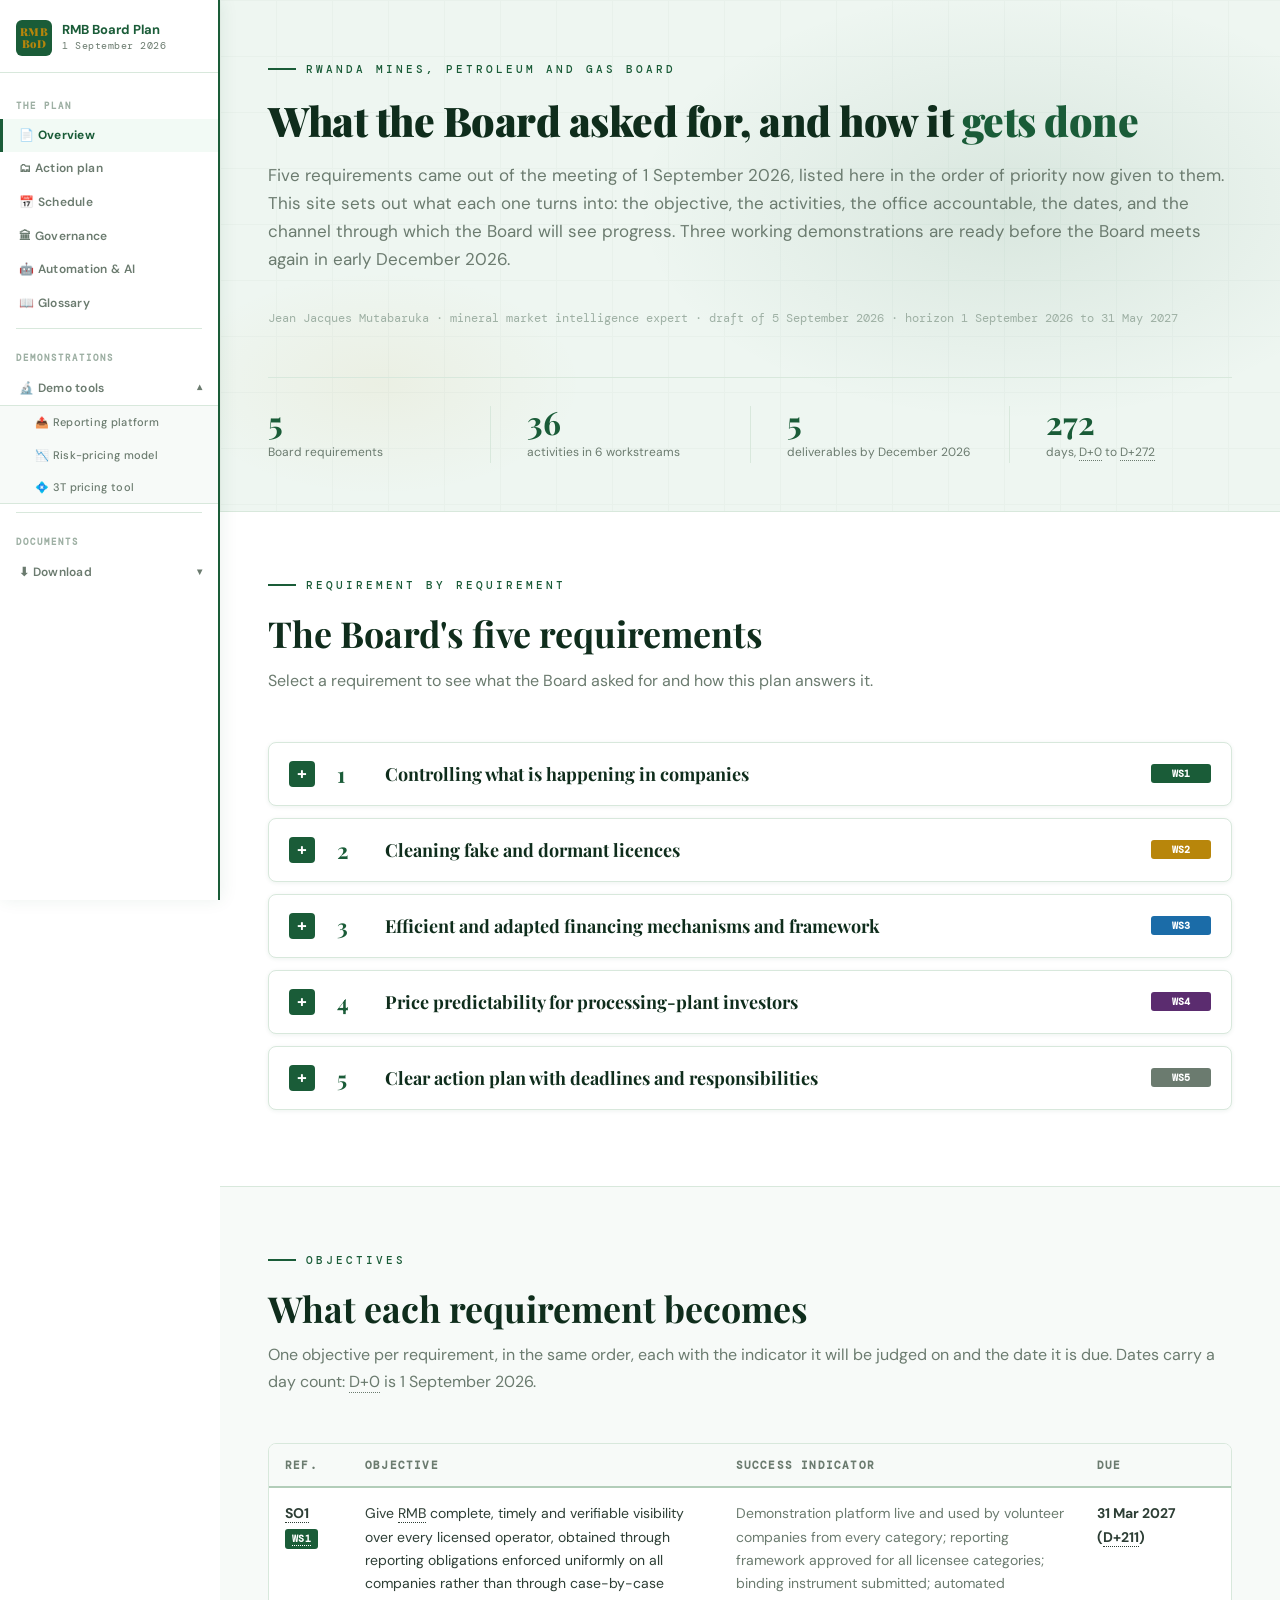
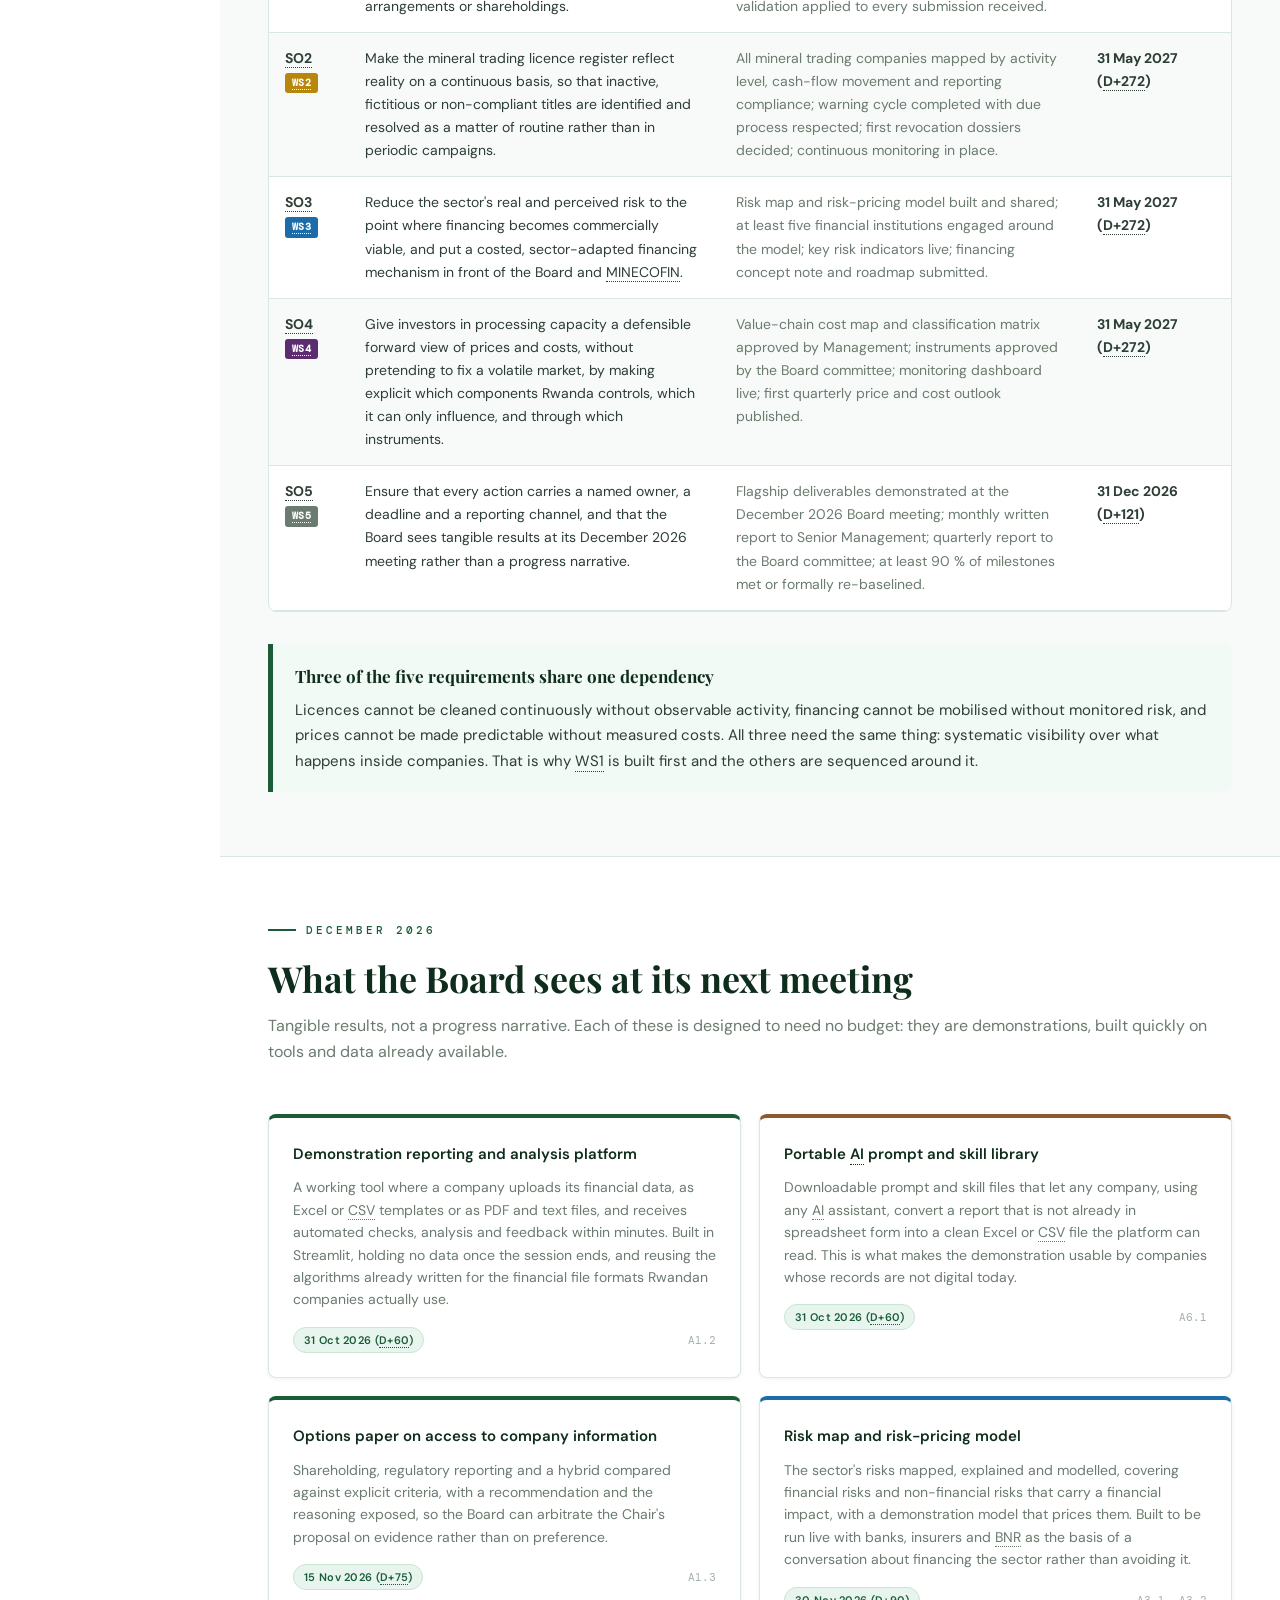
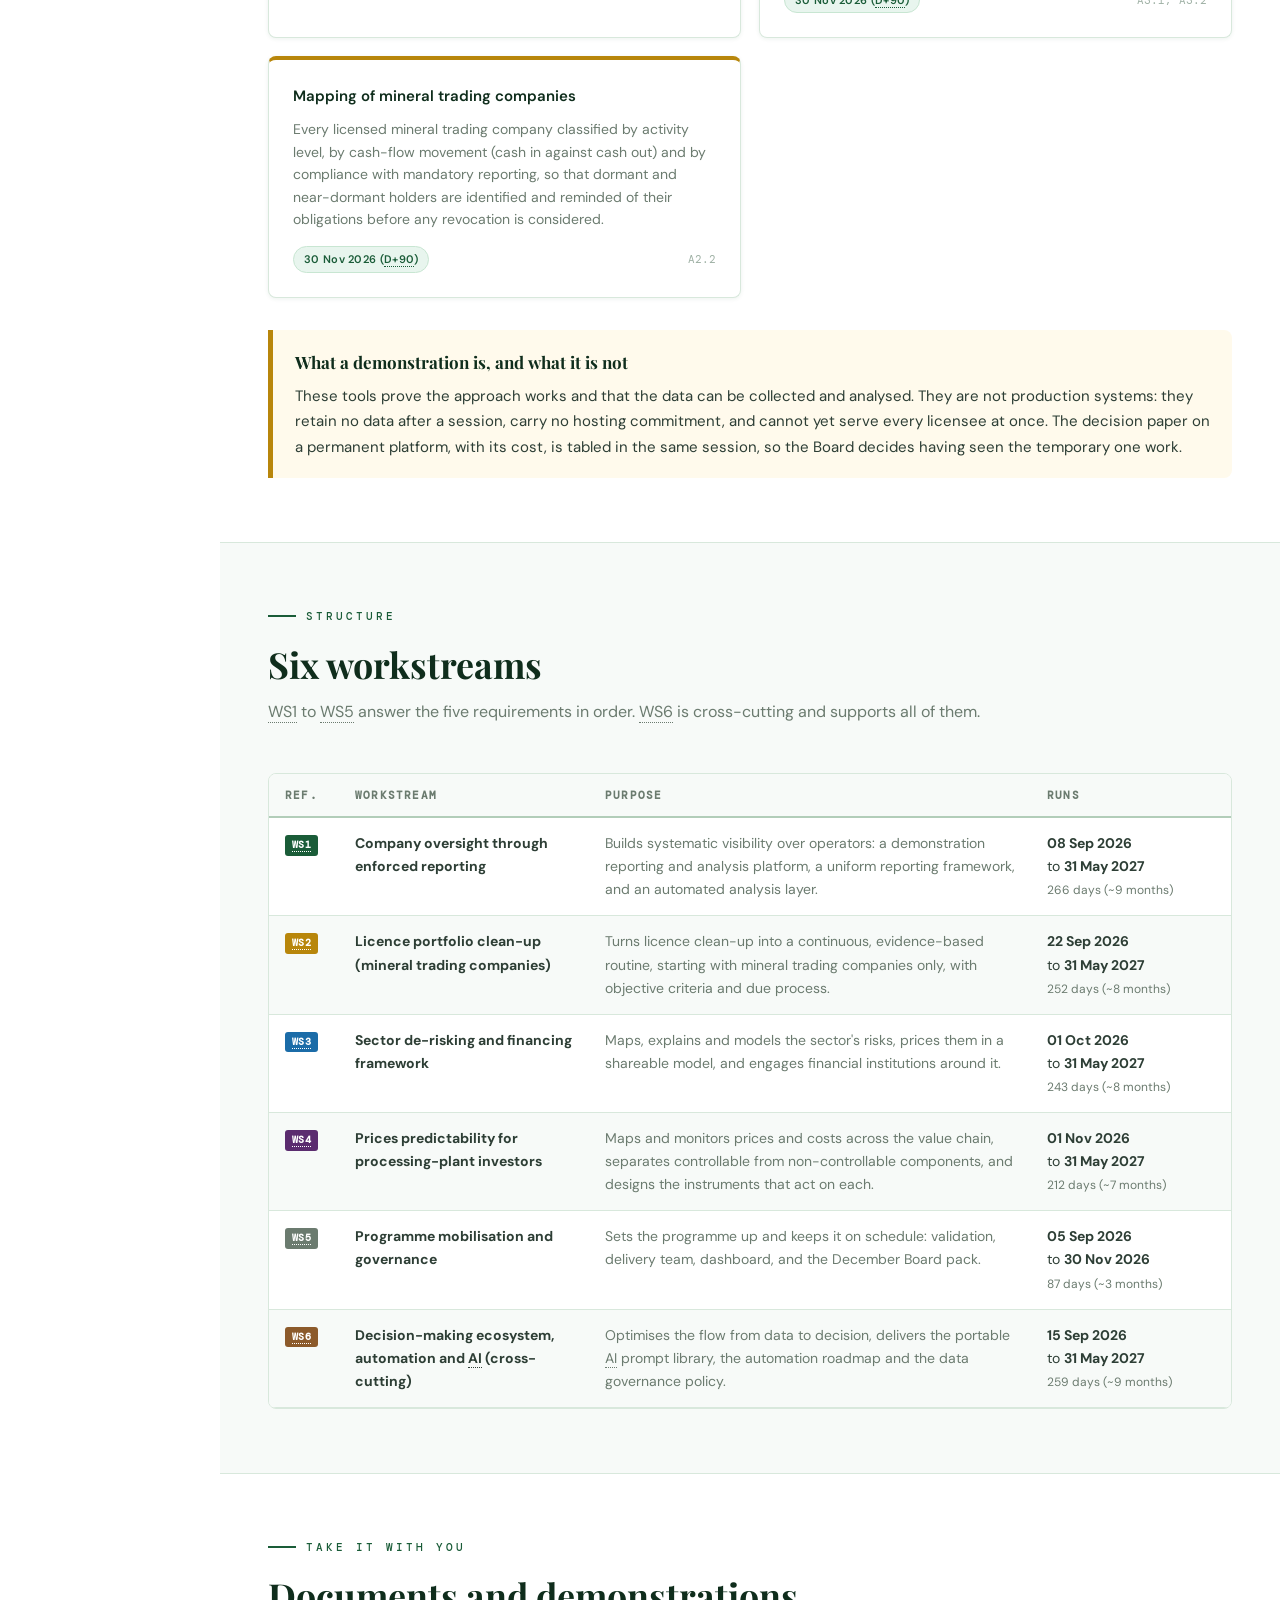
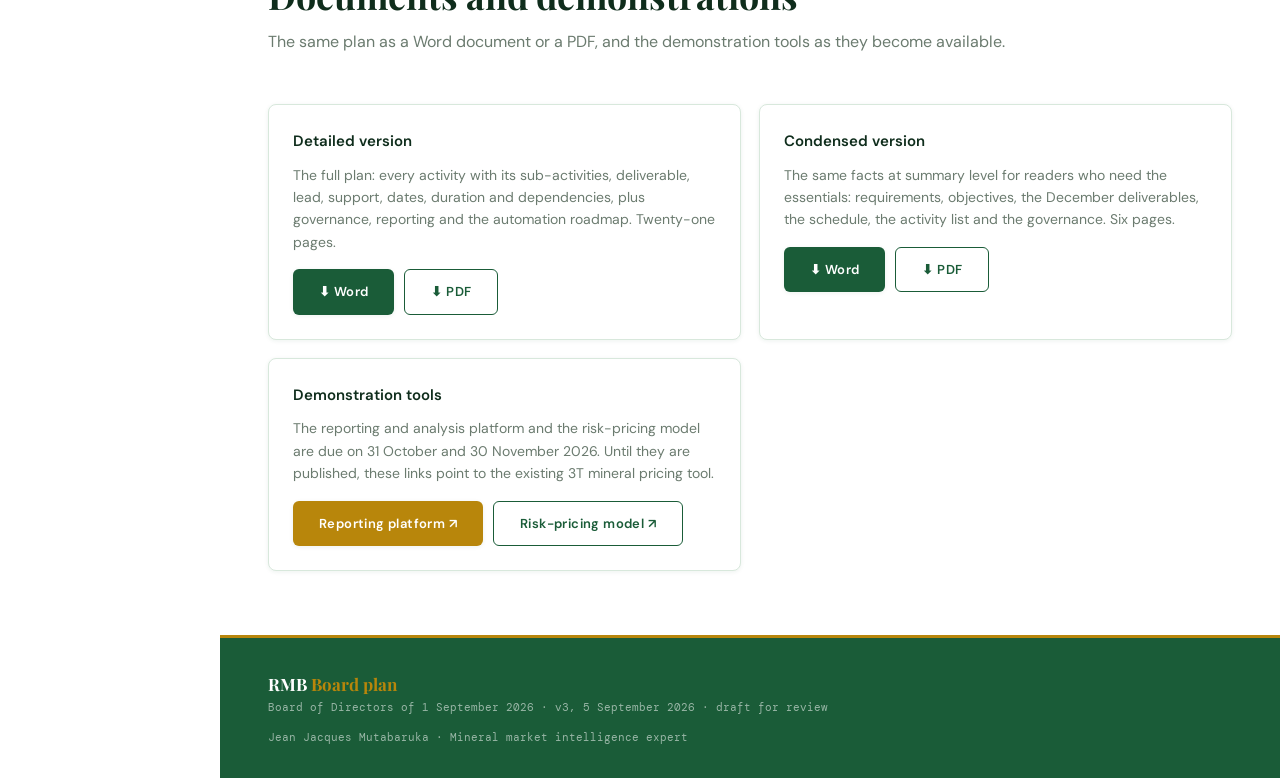
==== index.html @ 95bd6d5d "Initial publication V3 of 2026-09-05 2245" ====
<!DOCTYPE html>
<html lang="en">
<head>
<meta charset="UTF-8">
<meta name="viewport" content="width=device-width, initial-scale=1.0">
<title>Overview — RMB Board plan, 1 September 2026</title>
<link rel="stylesheet" href="shared.css">
<link rel="stylesheet" href="plan.css">

</head>
<body>
<aside class="rmb-sidebar" id="rmb-sidebar">
  <div class="sb-logo-block">
    <div class="sb-logo">RMB<br>BoD</div>
    <div>
      <div class="sb-brand-main">RMB Board Plan</div>
      <div class="sb-brand-sub">1 September 2026</div>
    </div>
  </div>
  <nav class="sb-nav">
    <span class="sb-section-label">The plan</span>
    <a href="index.html" class="active">📄 Overview</a>
    <a href="action-plan.html">🗂 Action plan</a>
    <a href="schedule.html">📅 Schedule</a>
    <a href="governance.html">🏛 Governance</a>
    <a href="automation.html">🤖 Automation & AI</a>
    <a href="glossary.html">📖 Glossary</a>
    <div class="sb-divider"></div>
    <span class="sb-section-label">Demonstrations</span>
    <button class="sb-group-trigger" id="sb-demo-trigger" onclick="sbToggle(this)">
      <span>🔬 Demo tools</span><span class="sb-arrow">▾</span>
    </button>
    <div class="sb-group-items" id="sb-demo-items">
      <a href="https://rmb-mineral-pricing-tool.streamlit.app/" class="sb-sub" target="_blank" rel="noopener">📤 Reporting platform</a>
      <a href="https://rmb-mineral-pricing-tool.streamlit.app/" class="sb-sub" target="_blank" rel="noopener">📉 Risk-pricing model</a>
      <a href="https://rmb-mineral-pricing-tool.streamlit.app/" class="sb-sub" target="_blank" rel="noopener">💠 3T pricing tool</a>
    </div>
    <div class="sb-divider"></div>
    <span class="sb-section-label">Documents</span>
    <button class="sb-group-trigger" id="sb-doc-trigger" onclick="sbToggle(this)">
      <span>⬇ Download</span><span class="sb-arrow">▾</span>
    </button>
    <div class="sb-group-items" id="sb-doc-items">
      <a href="docs/RMB__BoD-2026-09-01_Action-plan_detailed.docx" class="sb-sub">📘 Detailed (Word)</a>
      <a href="docs/RMB__BoD-2026-09-01_Action-plan_detailed.pdf" class="sb-sub">📕 Detailed (PDF)</a>
      <a href="docs/RMB__BoD-2026-09-01_Action-plan_condensed.docx" class="sb-sub">📗 Condensed (Word)</a>
      <a href="docs/RMB__BoD-2026-09-01_Action-plan_condensed.pdf" class="sb-sub">📙 Condensed (PDF)</a>
    </div>
  </nav>
</aside>

<div class="sb-topbar">
  <div class="sb-topbar-logo">RMB<br>BoD</div>
  <div class="sb-topbar-title">RMB Board Plan</div>
  <button class="sb-hamburger" id="sb-hbg" onclick="sbMobileToggle()" aria-label="Menu">
    <span></span><span></span><span></span>
  </button>
</div>
<div class="sb-overlay" id="sb-overlay" onclick="sbMobileClose()"></div>
<div class="page-wrap">

<div class="hero">
  <div class="hero-bg-mesh"></div>
  <div class="hero-grid"></div>
  <div class="hero-content">
    <div class="eyebrow fade-up au-1">Rwanda Mines, Petroleum and Gas Board</div>
    <h1 class="hero-title fade-up au-2" style="white-space:normal">What the Board asked for, and how it <span class="accent">gets done</span></h1>
    <p class="hero-lead fade-up au-3">Five requirements came out of the meeting of 1 September 2026, listed here in the order of priority now given to them. This site sets out what each one turns into: the objective, the activities, the office accountable, the dates, and the channel through which the Board will see progress. Three working demonstrations are ready before the Board meets again in early December 2026.</p>
    <p class="hero-meta fade-up au-4">Jean Jacques Mutabaruka · mineral market intelligence expert · draft of 5 September 2026 · horizon 1 September 2026 to 31 May 2027</p>
    
<div class="stats-bar fade-up au-5">
  <div class="stat"><div class="stat-n">5</div><div class="stat-l">Board requirements</div></div>
  <div class="stat"><div class="stat-n">36</div><div class="stat-l">activities in 6 workstreams</div></div>
  <div class="stat"><div class="stat-n">5</div><div class="stat-l">deliverables by December 2026</div></div>
  <div class="stat"><div class="stat-n">272</div><div class="stat-l">days, D+0 to D+272</div></div>
</div>
  </div>
</div>

<div class="section">
  <div class="eyebrow">Requirement by requirement</div>
  <h2 class="section-title">The Board's five requirements</h2>
  <p class="section-lead">Select a requirement to see what the Board asked for and how this plan answers it.</p>
  
<div class="xp" id="req-1">
  <button class="xp-btn" aria-expanded="false" onclick="xpToggle(this)">
    <span class="xp-plus">+</span>
    <span class="xp-num">1</span>
    <span class="xp-title">Controlling what is happening in companies</span>
    <span class="xp-tag" style="background:#1A5C38">WS1</span>
  </button>
  <div class="xp-body">
    <div class="xp-lab">What the Board is asking for</div>
    <p>The Board Chair proposed that Government hold shares in companies in order to secure access to information. The requirement behind the proposal is effective access to what is really happening inside operators.</p>
    <div class="xp-lab">How it gets done</div>
    <p>WS1 delivers the same objective, more completely, through consistent enforcement of the reporting obligations the law already allows, applied uniformly to every licensee. A demonstration platform where companies upload their financial data and receive automated analysis is live by 31 October 2026, before any decision on a permanent system is asked of the Board. An options paper sets shareholding, reporting and a hybrid side by side for the Board to arbitrate.</p>
  </div>
</div>
<div class="xp" id="req-2">
  <button class="xp-btn" aria-expanded="false" onclick="xpToggle(this)">
    <span class="xp-plus">+</span>
    <span class="xp-num">2</span>
    <span class="xp-title">Cleaning fake and dormant licences</span>
    <span class="xp-tag" style="background:#B8860B">WS2</span>
  </button>
  <div class="xp-body">
    <div class="xp-lab">What the Board is asking for</div>
    <p>The clean-up must be done regularly and continuously, not as a campaign every three to five years.</p>
    <div class="xp-lab">How it gets done</div>
    <p>WS2 starts with mineral trading companies only, so the first cycle is completed rather than started everywhere. Objective activity and dormancy criteria, then a full mapping of trading licensees by activity level, cash-flow movement and reporting compliance, delivered by 30 November 2026. A due-process warning cycle follows, with revocation decided by the CEO on the recommendation of the competent RMB organ, and permanent monitoring thereafter.</p>
  </div>
</div>
<div class="xp" id="req-3">
  <button class="xp-btn" aria-expanded="false" onclick="xpToggle(this)">
    <span class="xp-plus">+</span>
    <span class="xp-num">3</span>
    <span class="xp-title">Efficient and adapted financing mechanisms and framework</span>
    <span class="xp-tag" style="background:#1B6CA8">WS3</span>
  </button>
  <div class="xp-body">
    <div class="xp-lab">What the Board is asking for</div>
    <p>Find financing mechanisms tailored to the mining sector: a mining fund, and active engagement of the financial sector.</p>
    <div class="xp-lab">How it gets done</div>
    <p>WS3 works on the principle that financing follows de-risking. Map, explain and model the sector's risks, both financial risks and non-financial risks with a financial impact, and build a demonstration model that prices them, by 30 November 2026. That model is what is put in front of banks, insurers and BNR to mobilise them around financing the sector rather than avoiding it.</p>
  </div>
</div>
<div class="xp" id="req-4">
  <button class="xp-btn" aria-expanded="false" onclick="xpToggle(this)">
    <span class="xp-plus">+</span>
    <span class="xp-num">4</span>
    <span class="xp-title">Price predictability for processing-plant investors</span>
    <span class="xp-tag" style="background:#5B2C6F">WS4</span>
  </button>
  <div class="xp-body">
    <div class="xp-lab">What the Board is asking for</div>
    <p>How to reconcile a moving, volatile market with the price predictability that investors in processing plants require before committing capital.</p>
    <div class="xp-lab">How it gets done</div>
    <p>WS4 maps and monitors prices and costs across the whole value chain, then separates what Rwanda can control directly (regulation, published deductions, contract minimum content) from what it can only influence indirectly (offtake contracts, index-linked formulas, hedging). A monitoring dashboard and the first quarterly outlook follow by 31 May 2027.</p>
  </div>
</div>
<div class="xp" id="req-5">
  <button class="xp-btn" aria-expanded="false" onclick="xpToggle(this)">
    <span class="xp-plus">+</span>
    <span class="xp-num">5</span>
    <span class="xp-title">Clear action plan with deadlines and responsibilities</span>
    <span class="xp-tag" style="background:#6B7B6F">WS5</span>
  </button>
  <div class="xp-body">
    <div class="xp-lab">What the Board is asking for</div>
    <p>Set out clearly what has to be done and who is in charge.</p>
    <div class="xp-lab">How it gets done</div>
    <p>This document. WS5 and WS6 give every activity a named owner, a deliverable, a start date and a due date; a dual reporting line to RMB Senior Management and to the informal Board finance committee chaired by Mr. Dorian Cyubahiro; a defined decision workflow with service levels; and a progress pack ready for the Board meeting of early December 2026.</p>
  </div>
</div>
</div>

<div class="section section-alt">
  <div class="eyebrow">Objectives</div>
  <h2 class="section-title">What each requirement becomes</h2>
  <p class="section-lead">One objective per requirement, in the same order, each with the indicator it will be judged on and the date it is due. Dates carry a day count: D+0 is 1 September 2026.</p>
  
<div class="table-scroll"><table class="data-table">
<thead><tr><th style="width:80px">Ref.</th><th>Objective</th><th>Success indicator</th><th style="width:150px">Due</th></tr></thead>
<tbody><tr>
<td><strong>SO1</strong><br><span class="ws-chip" style="background:#1A5C38">WS1</span></td>
<td>Give RMB complete, timely and verifiable visibility over every licensed operator, obtained through reporting obligations enforced uniformly on all companies rather than through case-by-case arrangements or shareholdings.</td><td style="color:var(--text-muted)">Demonstration platform live and used by volunteer companies from every category; reporting framework approved for all licensee categories; binding instrument submitted; automated validation applied to every submission received.</td>
<td><strong>31 Mar 2027 (D+211)</strong></td></tr><tr>
<td><strong>SO2</strong><br><span class="ws-chip" style="background:#B8860B">WS2</span></td>
<td>Make the mineral trading licence register reflect reality on a continuous basis, so that inactive, fictitious or non-compliant titles are identified and resolved as a matter of routine rather than in periodic campaigns.</td><td style="color:var(--text-muted)">All mineral trading companies mapped by activity level, cash-flow movement and reporting compliance; warning cycle completed with due process respected; first revocation dossiers decided; continuous monitoring in place.</td>
<td><strong>31 May 2027 (D+272)</strong></td></tr><tr>
<td><strong>SO3</strong><br><span class="ws-chip" style="background:#1B6CA8">WS3</span></td>
<td>Reduce the sector's real and perceived risk to the point where financing becomes commercially viable, and put a costed, sector-adapted financing mechanism in front of the Board and MINECOFIN.</td><td style="color:var(--text-muted)">Risk map and risk-pricing model built and shared; at least five financial institutions engaged around the model; key risk indicators live; financing concept note and roadmap submitted.</td>
<td><strong>31 May 2027 (D+272)</strong></td></tr><tr>
<td><strong>SO4</strong><br><span class="ws-chip" style="background:#5B2C6F">WS4</span></td>
<td>Give investors in processing capacity a defensible forward view of prices and costs, without pretending to fix a volatile market, by making explicit which components Rwanda controls, which it can only influence, and through which instruments.</td><td style="color:var(--text-muted)">Value-chain cost map and classification matrix approved by Management; instruments approved by the Board committee; monitoring dashboard live; first quarterly price and cost outlook published.</td>
<td><strong>31 May 2027 (D+272)</strong></td></tr><tr>
<td><strong>SO5</strong><br><span class="ws-chip" style="background:#6B7B6F">WS5</span></td>
<td>Ensure that every action carries a named owner, a deadline and a reporting channel, and that the Board sees tangible results at its December 2026 meeting rather than a progress narrative.</td><td style="color:var(--text-muted)">Flagship deliverables demonstrated at the December 2026 Board meeting; monthly written report to Senior Management; quarterly report to the Board committee; at least 90 % of milestones met or formally re-baselined.</td>
<td><strong>31 Dec 2026 (D+121)</strong></td></tr></tbody>
</table></div>
  <div class="callout" style="margin-top:32px">
    <div class="callout-title">Three of the five requirements share one dependency</div>
    <p>Licences cannot be cleaned continuously without observable activity, financing cannot be mobilised without monitored risk, and prices cannot be made predictable without measured costs. All three need the same thing: systematic visibility over what happens inside companies. That is why WS1 is built first and the others are sequenced around it.</p>
  </div>
</div>

<div class="section">
  <div class="eyebrow">December 2026</div>
  <h2 class="section-title">What the Board sees at its next meeting</h2>
  <p class="section-lead">Tangible results, not a progress narrative. Each of these is designed to need no budget: they are demonstrations, built quickly on tools and data already available.</p>
  <div class="dec-grid">
<div class="card dec-card" style="border-top:4px solid #1A5C38">
  <div class="card-title">Demonstration reporting and analysis platform</div>
  <div class="card-body">A working tool where a company uploads its financial data, as Excel or CSV templates or as PDF and text files, and receives automated checks, analysis and feedback within minutes. Built in Streamlit, holding no data once the session ends, and reusing the algorithms already written for the financial file formats Rwandan companies actually use.</div>
  <div class="dec-foot"><span class="badge badge-green">31 Oct 2026 (D+60)</span><span class="dec-ref">A1.2</span></div>
</div>
<div class="card dec-card" style="border-top:4px solid #8C5A2B">
  <div class="card-title">Portable AI prompt and skill library</div>
  <div class="card-body">Downloadable prompt and skill files that let any company, using any AI assistant, convert a report that is not already in spreadsheet form into a clean Excel or CSV file the platform can read. This is what makes the demonstration usable by companies whose records are not digital today.</div>
  <div class="dec-foot"><span class="badge badge-green">31 Oct 2026 (D+60)</span><span class="dec-ref">A6.1</span></div>
</div>
<div class="card dec-card" style="border-top:4px solid #1A5C38">
  <div class="card-title">Options paper on access to company information</div>
  <div class="card-body">Shareholding, regulatory reporting and a hybrid compared against explicit criteria, with a recommendation and the reasoning exposed, so the Board can arbitrate the Chair's proposal on evidence rather than on preference.</div>
  <div class="dec-foot"><span class="badge badge-green">15 Nov 2026 (D+75)</span><span class="dec-ref">A1.3</span></div>
</div>
<div class="card dec-card" style="border-top:4px solid #1B6CA8">
  <div class="card-title">Risk map and risk-pricing model</div>
  <div class="card-body">The sector's risks mapped, explained and modelled, covering financial risks and non-financial risks that carry a financial impact, with a demonstration model that prices them. Built to be run live with banks, insurers and BNR as the basis of a conversation about financing the sector rather than avoiding it.</div>
  <div class="dec-foot"><span class="badge badge-green">30 Nov 2026 (D+90)</span><span class="dec-ref">A3.1, A3.2</span></div>
</div>
<div class="card dec-card" style="border-top:4px solid #B8860B">
  <div class="card-title">Mapping of mineral trading companies</div>
  <div class="card-body">Every licensed mineral trading company classified by activity level, by cash-flow movement (cash in against cash out) and by compliance with mandatory reporting, so that dormant and near-dormant holders are identified and reminded of their obligations before any revocation is considered.</div>
  <div class="dec-foot"><span class="badge badge-green">30 Nov 2026 (D+90)</span><span class="dec-ref">A2.2</span></div>
</div></div>
  <div class="callout callout-gold" style="margin-top:32px">
    <div class="callout-title">What a demonstration is, and what it is not</div>
    <p>These tools prove the approach works and that the data can be collected and analysed. They are not production systems: they retain no data after a session, carry no hosting commitment, and cannot yet serve every licensee at once. The decision paper on a permanent platform, with its cost, is tabled in the same session, so the Board decides having seen the temporary one work.</p>
  </div>
</div>

<div class="section section-alt">
  <div class="eyebrow">Structure</div>
  <h2 class="section-title">Six workstreams</h2>
  <p class="section-lead">WS1 to WS5 answer the five requirements in order. WS6 is cross-cutting and supports all of them.</p>
  
<div class="table-scroll"><table class="data-table">
<thead><tr><th style="width:70px">Ref.</th><th style="width:250px">Workstream</th><th>Purpose</th><th style="width:200px">Runs</th></tr></thead>
<tbody><tr>
<td><span class="ws-chip" style="background:#1A5C38">WS1</span></td>
<td><strong>Company oversight through enforced reporting</strong></td>
<td style="color:var(--text-muted)">Builds systematic visibility over operators: a demonstration reporting and analysis platform, a uniform reporting framework, and an automated analysis layer.</td>
<td><strong>08 Sep 2026</strong><br>to <strong>31 May 2027</strong><br>
<span style="color:var(--text-muted);font-size:12px">266 days (~9 months)</span></td></tr><tr>
<td><span class="ws-chip" style="background:#B8860B">WS2</span></td>
<td><strong>Licence portfolio clean-up (mineral trading companies)</strong></td>
<td style="color:var(--text-muted)">Turns licence clean-up into a continuous, evidence-based routine, starting with mineral trading companies only, with objective criteria and due process.</td>
<td><strong>22 Sep 2026</strong><br>to <strong>31 May 2027</strong><br>
<span style="color:var(--text-muted);font-size:12px">252 days (~8 months)</span></td></tr><tr>
<td><span class="ws-chip" style="background:#1B6CA8">WS3</span></td>
<td><strong>Sector de-risking and financing framework</strong></td>
<td style="color:var(--text-muted)">Maps, explains and models the sector's risks, prices them in a shareable model, and engages financial institutions around it.</td>
<td><strong>01 Oct 2026</strong><br>to <strong>31 May 2027</strong><br>
<span style="color:var(--text-muted);font-size:12px">243 days (~8 months)</span></td></tr><tr>
<td><span class="ws-chip" style="background:#5B2C6F">WS4</span></td>
<td><strong>Prices predictability for processing-plant investors</strong></td>
<td style="color:var(--text-muted)">Maps and monitors prices and costs across the value chain, separates controllable from non-controllable components, and designs the instruments that act on each.</td>
<td><strong>01 Nov 2026</strong><br>to <strong>31 May 2027</strong><br>
<span style="color:var(--text-muted);font-size:12px">212 days (~7 months)</span></td></tr><tr>
<td><span class="ws-chip" style="background:#6B7B6F">WS5</span></td>
<td><strong>Programme mobilisation and governance</strong></td>
<td style="color:var(--text-muted)">Sets the programme up and keeps it on schedule: validation, delivery team, dashboard, and the December Board pack.</td>
<td><strong>05 Sep 2026</strong><br>to <strong>30 Nov 2026</strong><br>
<span style="color:var(--text-muted);font-size:12px">87 days (~3 months)</span></td></tr><tr>
<td><span class="ws-chip" style="background:#8C5A2B">WS6</span></td>
<td><strong>Decision-making ecosystem, automation and AI (cross-cutting)</strong></td>
<td style="color:var(--text-muted)">Optimises the flow from data to decision, delivers the portable AI prompt library, the automation roadmap and the data governance policy.</td>
<td><strong>15 Sep 2026</strong><br>to <strong>31 May 2027</strong><br>
<span style="color:var(--text-muted);font-size:12px">259 days (~9 months)</span></td></tr></tbody>
</table></div>
</div>

<div class="section">
  <div class="eyebrow">Take it with you</div>
  <h2 class="section-title">Documents and demonstrations</h2>
  <p class="section-lead">The same plan as a Word document or a PDF, and the demonstration tools as they become available.</p>
  <div class="dl-grid">
    <div class="card">
      <div class="card-title">Detailed version</div>
      <div class="card-body">The full plan: every activity with its sub-activities, deliverable, lead, support, dates, duration and dependencies, plus governance, reporting and the automation roadmap. Twenty-one pages.</div>
      <div style="margin-top:16px;display:flex;gap:10px;flex-wrap:wrap">
        <a class="btn btn-green" href="docs/RMB__BoD-2026-09-01_Action-plan_detailed.docx">⬇ Word</a>
        <a class="btn btn-outline" href="docs/RMB__BoD-2026-09-01_Action-plan_detailed.pdf">⬇ PDF</a>
      </div>
    </div>
    <div class="card">
      <div class="card-title">Condensed version</div>
      <div class="card-body">The same facts at summary level for readers who need the essentials: requirements, objectives, the December deliverables, the schedule, the activity list and the governance. Six pages.</div>
      <div style="margin-top:16px;display:flex;gap:10px;flex-wrap:wrap">
        <a class="btn btn-green" href="docs/RMB__BoD-2026-09-01_Action-plan_condensed.docx">⬇ Word</a>
        <a class="btn btn-outline" href="docs/RMB__BoD-2026-09-01_Action-plan_condensed.pdf">⬇ PDF</a>
      </div>
    </div>
    <div class="card">
      <div class="card-title">Demonstration tools</div>
      <div class="card-body">The reporting and analysis platform and the risk-pricing model are due on 31 October and 30 November 2026. Until they are published, these links point to the existing 3T mineral pricing tool.</div>
      <div style="margin-top:16px;display:flex;gap:10px;flex-wrap:wrap">
        <a class="btn btn-gold" href="https://rmb-mineral-pricing-tool.streamlit.app/" target="_blank" rel="noopener">Reporting platform ↗</a>
        <a class="btn btn-outline" href="https://rmb-mineral-pricing-tool.streamlit.app/" target="_blank" rel="noopener">Risk-pricing model ↗</a>
      </div>
    </div>
  </div>
</div>

<footer class="rmb-footer">
  <div>
    <div class="footer-brand">RMB <span>Board plan</span></div>
    <div class="footer-meta">Board of Directors of 1 September 2026 · v3, 5 September 2026 · draft for review</div>
  </div>
  <div class="footer-meta">Jean Jacques Mutabaruka · Mineral market intelligence expert</div>
</footer>
</div>
<div id="tip" role="tooltip"></div>
<script src="nav.js"></script>
<script src="glossary-tip.js"></script>

</body>
</html>
---- shared.css ----
/* ============================================================
   RMB-FinIntel Shared Stylesheet — shared.css  V1.1
   Light professional theme — RMB green + gold accents
   ============================================================ */

@import url('https://fonts.googleapis.com/css2?family=Playfair+Display:wght@400;700;900&family=DM+Sans:ital,wght@0,300;0,400;0,500;0,600;1,300&family=DM+Mono:wght@400;500&display=swap');

:root {
  --g-deep:     #1A5C38;
  --g-mid:      #256B44;
  --g-lt:       #C8E6D2;
  --g-pale:     #E8F5EE;
  --g-xpale:    #F2FAF5;
  --gold:       #B8860B;
  --gold-lt:    #FDF3D0;
  --gold-pale:  #FFFAEC;
  --blue:       #1B6CA8;
  --blue-lt:    #E8F2FB;
  --red:        #C00000;
  --red-lt:     #FDECEA;
  --page-bg:    #FFFFFF;
  --surface-1:  #F7FAF8;
  --surface-2:  #EEF6F1;
  --surface-3:  #1A5C38;
  --text-head:  #0F2D1C;
  --text-body:  #2D3E35;
  --text-muted: #6B7B6F;
  --text-light: #9EB0A4;
  --border-lt:  #D8E8DC;
  --border-md:  #B2CDB9;
  --font-d: 'Playfair Display', Georgia, serif;
  --font-b: 'DM Sans', sans-serif;
  --font-m: 'DM Mono', monospace;
  --nav-h:  58px;
  --sidebar-w: 220px;
  --radius: 8px;
  --shadow-sm: 0 1px 4px rgba(26,92,56,0.08);
  --shadow-md: 0 4px 16px rgba(26,92,56,0.12);
  --shadow-lg: 0 8px 32px rgba(26,92,56,0.14);
}

*, *::before, *::after { box-sizing: border-box; margin: 0; padding: 0; }
html { scroll-behavior: smooth; font-size: 16px; overflow-x: hidden; max-width: 100vw; }
body { font-family: var(--font-b); background: var(--page-bg); color: var(--text-body); overflow-x: hidden; line-height: 1.65; }
::-webkit-scrollbar { width: 5px; }
::-webkit-scrollbar-track { background: var(--surface-1); }
::-webkit-scrollbar-thumb { background: var(--g-deep); border-radius: 3px; }
::selection { background: rgba(26,92,56,0.15); }

/* NAV */
.rmb-nav {
  position: fixed; top: 0; left: 0; right: 0; z-index: 200;
  height: var(--nav-h); background: rgba(255,255,255,0.97);
  backdrop-filter: blur(12px); border-bottom: 2px solid var(--g-deep);
  box-shadow: 0 2px 12px rgba(26,92,56,0.1);
  display: flex; align-items: center; padding: 0 36px; gap: 0;
  overflow: hidden;
}
.nav-logo-block { display: flex; align-items: center; gap: 10px; margin-right: 32px; flex-shrink: 0; }
.nav-logo { width: 36px; height: 36px; background: var(--g-deep); border-radius: 6px; display: flex; align-items: center; justify-content: center; font-family: var(--font-d); font-weight: 900; font-size: 11px; color: var(--gold); letter-spacing: 0.3px; line-height: 1.1; text-align: center; }
.nav-brand-text { line-height: 1.2; }
.nav-brand-main { font-size: 13px; font-weight: 700; color: var(--g-deep); }
.nav-brand-sub  { font-size: 10px; color: var(--text-muted); font-family: var(--font-m); letter-spacing: 0.5px; }
.nav-links { display: flex; align-items: center; gap: 2px; flex: 1; }
.nav-links a { font-size: 12px; font-weight: 600; letter-spacing: 0.5px; text-transform: uppercase; color: var(--text-muted); text-decoration: none; padding: 7px 14px; border-radius: 5px; transition: all 0.2s; white-space: nowrap; }
.nav-links a:hover { color: var(--g-deep); background: var(--g-pale); }
.nav-links a.active { color: var(--g-deep); background: var(--g-pale); font-weight: 700; }
.nav-links a.nav-demo { background: var(--g-deep); color: #FFFFFF; font-weight: 700; margin-left: 8px; border-radius: 6px; }
.nav-links a.nav-demo:hover { background: var(--g-mid); }
.nav-divider { width: 1px; height: 18px; background: var(--border-lt); margin: 0 6px; }

/* PAGE */
.page-wrap { padding-top: 0; padding-left: var(--sidebar-w); min-height: 100vh; }

/* HERO */
.hero { position: relative; overflow: hidden; padding: 60px 48px 48px; display: flex; flex-direction: column; justify-content: center; background: var(--surface-2); border-bottom: 1px solid var(--border-lt); }
.hero-bg-mesh { position: absolute; inset: 0; pointer-events: none; background: radial-gradient(ellipse 55% 65% at 75% 40%, rgba(26,92,56,0.1) 0%, transparent 65%), radial-gradient(ellipse 35% 40% at 15% 75%, rgba(184,134,11,0.06) 0%, transparent 55%); }
.hero-grid { position: absolute; inset: 0; opacity: 0.025; background-image: linear-gradient(rgba(26,92,56,1) 1px, transparent 1px), linear-gradient(90deg, rgba(26,92,56,1) 1px, transparent 1px); background-size: 56px 56px; }
.hero-content { position: relative; z-index: 2; width: 100%; }
.eyebrow { font-family: var(--font-m); font-size: 11px; letter-spacing: 3px; text-transform: uppercase; color: var(--g-deep); display: flex; align-items: center; gap: 10px; margin-bottom: 20px; font-weight: 500; }
.eyebrow::before { content: ''; width: 28px; height: 2px; background: var(--g-deep); flex-shrink: 0; }
.hero-title { font-family: var(--font-d); font-size: clamp(28px,3.2vw,42px); font-weight: 900; line-height: 1.1; letter-spacing: -0.5px; margin-bottom: 18px; color: var(--text-head); white-space: nowrap; }
.hero-title .accent { color: var(--g-deep); }
.hero-lead { font-size: 17px; color: var(--text-muted); font-weight: 400; margin-bottom: 36px; }
.hero-meta { font-family: var(--font-m); font-size: 12px; color: var(--text-light); margin-bottom: 44px; }

/* STATS BAR */
.stats-bar { position: relative; z-index: 2; display: flex; gap: 0; border-top: 1px solid var(--border-lt); padding-top: 28px; margin-top: 48px; flex-wrap: wrap; }
.stat { flex: 1; min-width: 120px; padding-right: 36px; border-right: 1px solid var(--border-lt); margin-right: 36px; }
.stat:last-child { border: none; margin: 0; padding: 0; }
.stat-n { font-family: var(--font-d); font-size: 32px; font-weight: 700; color: var(--g-deep); line-height: 1; margin-bottom: 5px; }
.stat-l { font-size: 12px; color: var(--text-muted); }

/* SECTIONS */
.section { padding: 64px 48px; }
.section-alt { background: var(--surface-1); border-top: 1px solid var(--border-lt); border-bottom: 1px solid var(--border-lt); }
.section-green { background: var(--g-deep); color: #FFFFFF; position: relative; overflow: hidden; }
.section-green .section-title { color: #FFFFFF; }
.section-green .section-lead { color: rgba(255,255,255,0.72); }
.section-green .eyebrow { color: var(--gold); }
.section-green .eyebrow::before { background: var(--gold); }
.section-title { font-family: var(--font-d); font-size: clamp(28px,2.8vw,40px); font-weight: 700; margin-bottom: 14px; line-height: 1.1; color: var(--text-head); }
.section-lead { font-size: 16px; color: var(--text-muted); margin-bottom: 48px; }

/* BUTTONS */
.btn { display: inline-flex; align-items: center; gap: 8px; padding: 11px 26px; border-radius: 6px; font-size: 13px; font-weight: 600; letter-spacing: 0.4px; text-decoration: none; cursor: pointer; border: none; transition: all 0.22s; font-family: var(--font-b); }
.btn-gold { background: var(--gold); color: #FFFFFF; box-shadow: var(--shadow-sm); }
.btn-gold:hover { background: #9A7009; transform: translateY(-1px); box-shadow: var(--shadow-md); }
.btn-outline { background: transparent; color: var(--g-deep); border: 1.5px solid var(--g-deep); }
.btn-outline:hover { background: var(--g-pale); }
.btn-green { background: var(--g-deep); color: #FFFFFF; box-shadow: var(--shadow-sm); }
.btn-green:hover { background: var(--g-mid); transform: translateY(-1px); }

/* CARDS */
.card { background: #FFFFFF; border: 1px solid var(--border-lt); border-radius: var(--radius); padding: 24px; transition: all 0.22s; box-shadow: var(--shadow-sm); }
.card:hover { border-color: var(--g-lt); box-shadow: var(--shadow-md); transform: translateY(-2px); }
.card-title { font-size: 15px; font-weight: 600; margin-bottom: 10px; color: var(--text-head); }
.card-body  { font-size: 14px; color: var(--text-muted); line-height: 1.6; }

/* BADGES */
.badge { display: inline-block; font-size: 11px; font-weight: 600; padding: 3px 10px; border-radius: 20px; letter-spacing: 0.3px; }
.badge-green { background: var(--g-pale); color: var(--g-deep); border: 1px solid var(--g-lt); }
.badge-gold  { background: var(--gold-lt); color: #7A5800; border: 1px solid #E8CC80; }
.badge-blue  { background: var(--blue-lt); color: #1B4F7A; border: 1px solid #B8D4EE; }
.badge-red   { background: var(--red-lt); color: var(--red); border: 1px solid #F4B8B8; }

/* TABLE */
.data-table { width: 100%; border-collapse: collapse; font-size: 14px; }
.data-table th { text-align: left; padding: 12px 16px; font-size: 11px; letter-spacing: 1.2px; text-transform: uppercase; font-family: var(--font-m); font-weight: 600; color: var(--text-muted); background: var(--surface-1); border-bottom: 2px solid var(--border-md); }
.data-table td { padding: 14px 16px; vertical-align: top; border-bottom: 1px solid var(--border-lt); color: var(--text-body); }
.data-table tr:nth-child(even) td { background: var(--surface-1); }
.data-table tr:hover td { background: var(--g-xpale); }

/* FOOTER */
.rmb-footer { background: var(--g-deep); border-top: 3px solid var(--gold); padding: 32px 48px; display: flex; align-items: center; justify-content: space-between; flex-wrap: wrap; gap: 12px; }
.footer-brand { font-family: var(--font-d); font-size: 17px; font-weight: 700; color: #FFFFFF; }
.footer-brand span { color: var(--gold); }
.footer-meta { font-size: 11px; color: rgba(255,255,255,0.55); font-family: var(--font-m); }

/* ANIMATIONS */
@keyframes fadeUp { from { opacity:0; transform:translateY(20px); } to { opacity:1; transform:translateY(0); } }
@keyframes fadeIn { from { opacity:0; } to { opacity:1; } }
.fade-up { animation: fadeUp 0.65s ease forwards; opacity: 0; }
.au-1{animation-delay:0.1s} .au-2{animation-delay:0.2s} .au-3{animation-delay:0.3s} .au-4{animation-delay:0.4s} .au-5{animation-delay:0.5s}

/* RESPONSIVE */

/* ── HAMBURGER MENU (mobile) ──────────────────────────────────────────── */
.nav-hamburger {
  display: none;
  flex-direction: column;
  gap: 5px;
  cursor: pointer;
  padding: 8px;
  margin-left: auto;
  border: none;
  background: none;
  border-radius: 5px;
  transition: background 0.2s;
}
.nav-hamburger:hover { background: var(--g-pale); }
.nav-hamburger span {
  display: block;
  width: 22px;
  height: 2px;
  background: var(--g-deep);
  border-radius: 2px;
  transition: all 0.25s;
}

/* Mobile nav panel */
.nav-mobile-panel {
  display: none;
  position: fixed;
  top: var(--nav-h);
  left: 0;
  right: 0;
  background: rgba(255,255,255,0.98);
  backdrop-filter: blur(12px);
  border-bottom: 2px solid var(--g-deep);
  box-shadow: 0 8px 24px rgba(26,92,56,0.15);
  z-index: 199;
  padding: 12px 0;
  max-height: calc(100vh - var(--nav-h));
  overflow-y: auto;
}
.nav-mobile-panel.open { display: block; }
.nav-mobile-panel a {
  display: block;
  padding: 11px 24px;
  font-size: 13px;
  font-weight: 600;
  letter-spacing: 0.4px;
  text-transform: uppercase;
  color: var(--text-muted);
  text-decoration: none;
  border-bottom: 1px solid var(--border-lt);
  transition: all 0.15s;
}
.nav-mobile-panel a:last-child { border-bottom: none; }
.nav-mobile-panel a:hover, .nav-mobile-panel a.active {
  color: var(--g-deep);
  background: var(--g-pale);
}
.nav-mobile-panel .mob-section-label {
  display: block;
  padding: 8px 24px 4px;
  font-size: 10px;
  letter-spacing: 1.5px;
  text-transform: uppercase;
  color: var(--text-light);
  font-family: var(--font-m);
  background: var(--surface-1);
  border-bottom: 1px solid var(--border-lt);
}

@media (max-width:860px) {
  .nav-links { display: none !important; }
  .nav-hamburger { display: flex; }
}

@media (max-width:860px) {
  .rmb-nav { padding: 0 12px; overflow: hidden; }
  .nav-brand-text, .nav-divider { display: none; }
  .nav-logo-block { margin-right: 8px; }
  .hero, .section { padding: 52px 20px; }
  .rmb-footer { padding: 28px 20px; flex-direction: column; }
  .stats-bar { gap: 20px; }
  .stat { border: none; margin: 0; padding: 0; min-width: 100px; }
}

/* NAV DROPDOWN */
.nav-dropdown { position: relative; display: inline-block; }
.nav-dropdown-trigger {
  font-size: 12px; font-weight: 600; letter-spacing: 0.5px; text-transform: uppercase;
  color: var(--text-muted); text-decoration: none; padding: 7px 14px; border-radius: 5px;
  transition: all 0.2s; white-space: nowrap; cursor: pointer; display: flex; align-items: center; gap: 5px;
  background: none; border: none; font-family: var(--font-b);
}
.nav-dropdown-trigger:hover { color: var(--g-deep); background: var(--g-pale); }
.nav-dropdown-trigger.active { color: var(--g-deep); background: var(--g-pale); font-weight: 700; }
.nav-dropdown-trigger::after { content: '▾'; font-size: 10px; }
.nav-dropdown-menu {
  display: none; position: absolute; top: calc(100% + 6px); left: 0;
  background: #FFFFFF; border: 1px solid var(--border-lt); border-radius: var(--radius);
  box-shadow: var(--shadow-lg); min-width: 220px; z-index: 500; overflow: hidden;
}
.nav-dropdown:hover .nav-dropdown-menu,
.nav-dropdown:focus-within .nav-dropdown-menu { display: block; }
.nav-dropdown-menu a {
  display: block; padding: 10px 18px; font-size: 12px; font-weight: 600;
  letter-spacing: 0.4px; text-transform: uppercase; color: var(--text-muted);
  text-decoration: none; transition: all 0.15s; border-bottom: 1px solid var(--border-lt);
  white-space: nowrap;
}
.nav-dropdown-menu a:last-child { border-bottom: none; }
.nav-dropdown-menu a:hover { color: var(--g-deep); background: var(--g-pale); }
.nav-dropdown-menu a.active { color: var(--g-deep); background: var(--g-xpale); font-weight: 700; }
.nav-dropdown-menu .ddm-label {
  display: block; padding: 8px 18px 4px; font-size: 10px; letter-spacing: 1.5px;
  text-transform: uppercase; color: var(--text-light); font-family: var(--font-m);
  border-bottom: 1px solid var(--border-lt); background: var(--surface-1);
}
/* ============================================================
   SIDEBAR NAVIGATION  (replaces top nav bar)
   ============================================================ */

/* ── Sidebar shell ── */
.rmb-sidebar {
  position: fixed;
  top: 0; left: 0; bottom: 0;
  width: var(--sidebar-w);
  background: #FFFFFF;
  border-right: 2px solid var(--g-deep);
  box-shadow: 2px 0 16px rgba(26,92,56,0.08);
  z-index: 200;
  display: flex;
  flex-direction: column;
  overflow-y: auto;
  overflow-x: hidden;
}

/* ── Logo block ── */
.sb-logo-block {
  display: flex; align-items: center; gap: 10px;
  padding: 20px 16px 16px;
  border-bottom: 1px solid var(--border-lt);
  flex-shrink: 0;
}
.sb-logo {
  width: 36px; height: 36px;
  background: var(--g-deep); border-radius: 6px;
  display: flex; align-items: center; justify-content: center;
  font-family: var(--font-d); font-weight: 900; font-size: 11px;
  color: var(--gold); letter-spacing: 0.3px; line-height: 1.1;
  text-align: center; flex-shrink: 0;
}
.sb-brand-main { font-size: 13px; font-weight: 700; color: var(--g-deep); line-height: 1.2; }
.sb-brand-sub  { font-size: 10px; color: var(--text-muted); font-family: var(--font-m); letter-spacing: 0.5px; }

/* ── Nav links ── */
.sb-nav { flex: 1; padding: 12px 0 20px; display: flex; flex-direction: column; }

.sb-section-label {
  display: block; padding: 14px 16px 5px;
  font-size: 9px; letter-spacing: 2px; text-transform: uppercase;
  color: var(--text-light); font-family: var(--font-m); font-weight: 600;
}

.sb-nav a {
  display: flex; align-items: center; gap: 8px;
  padding: 9px 16px;
  font-size: 12px; font-weight: 600; letter-spacing: 0.3px;
  color: var(--text-muted); text-decoration: none;
  border-left: 3px solid transparent;
  transition: all 0.18s; line-height: 1.3;
}
.sb-nav a:hover { color: var(--g-deep); background: var(--g-pale); border-left-color: var(--g-lt); }
.sb-nav a.active { color: var(--g-deep); background: var(--g-xpale); border-left-color: var(--g-deep); font-weight: 700; }

/* Sub-items */
.sb-nav a.sb-sub { padding-left: 32px; font-size: 11px; font-weight: 500; }
.sb-nav a.sb-sub.active { color: var(--g-deep); background: var(--g-xpale); border-left-color: var(--g-deep); font-weight: 700; }

/* Collapsible group trigger */
.sb-group-trigger {
  display: flex; align-items: center; justify-content: space-between;
  padding: 9px 16px;
  font-size: 12px; font-weight: 600; letter-spacing: 0.3px;
  color: var(--text-muted); cursor: pointer;
  border: none; border-left: 3px solid transparent;
  width: 100%; text-align: left;
  background: none; font-family: var(--font-b);
  transition: all 0.18s;
}
.sb-group-trigger:hover { color: var(--g-deep); background: var(--g-pale); border-left-color: var(--g-lt); }
.sb-group-trigger.active { color: var(--g-deep); background: var(--g-xpale); border-left-color: var(--g-deep); font-weight: 700; }
.sb-group-trigger .sb-arrow { font-size: 10px; transition: transform 0.22s; flex-shrink: 0; }
.sb-group-trigger.open .sb-arrow { transform: rotate(180deg); }

.sb-group-items { display: none; background: var(--surface-1); border-top: 1px solid var(--border-lt); border-bottom: 1px solid var(--border-lt); }
.sb-group-items.open { display: block; }

/* Sidebar divider */
.sb-divider { height: 1px; background: var(--border-lt); margin: 8px 16px; }

/* ── Mobile top bar ── */
.sb-topbar {
  display: none; position: fixed;
  top: 0; left: 0; right: 0; height: 52px;
  background: rgba(255,255,255,0.97); backdrop-filter: blur(12px);
  border-bottom: 2px solid var(--g-deep);
  box-shadow: 0 2px 12px rgba(26,92,56,0.1);
  z-index: 201; align-items: center; padding: 0 14px; gap: 12px;
}
.sb-topbar-logo {
  width: 32px; height: 32px; background: var(--g-deep); border-radius: 5px;
  display: flex; align-items: center; justify-content: center;
  font-family: var(--font-d); font-weight: 900; font-size: 10px;
  color: var(--gold); line-height: 1.1; text-align: center; flex-shrink: 0;
}
.sb-topbar-title { font-size: 13px; font-weight: 700; color: var(--g-deep); flex: 1; }
.sb-hamburger {
  display: flex; flex-direction: column; gap: 4px;
  cursor: pointer; padding: 7px; border: none;
  background: none; border-radius: 5px; transition: background 0.2s;
}
.sb-hamburger:hover { background: var(--g-pale); }
.sb-hamburger span { display: block; width: 20px; height: 2px; background: var(--g-deep); border-radius: 2px; transition: all 0.25s; }

/* Mobile overlay */
.sb-overlay {
  display: none; position: fixed;
  top: 52px; left: 0; right: 0; bottom: 0;
  background: rgba(0,0,0,0.35); z-index: 199;
}
.sb-overlay.open { display: block; }

/* ── RESPONSIVE ── */
@media (max-width: 860px) {
  :root { --sidebar-w: 0px; }

  .rmb-sidebar {
    width: 240px;
    transform: translateX(-100%);
    transition: transform 0.28s cubic-bezier(0.4,0,0.2,1);
    top: 52px;
    z-index: 200;
  }
  .rmb-sidebar.mob-open { transform: translateX(0); }

  .sb-topbar { display: flex; }

  .page-wrap { padding-left: 0; padding-top: 52px; }
  .hero, .section { padding: 40px 20px; }
  .rmb-footer { padding: 28px 20px; flex-direction: column; }
  .stats-bar { gap: 20px; }
  .stat { border: none; margin: 0; padding: 0; min-width: 100px; }
}
---- plan.css ----
/* ============================================================
   RMB Board plan — page-specific styles  plan.css V1.0
   Extends shared.css (RMB-FinIntel design system)
   ============================================================ */

/* ── generic helpers ── */
.table-scroll { overflow-x: auto; -webkit-overflow-scrolling: touch; border: 1px solid var(--border-lt); border-radius: var(--radius); background: #FFFFFF; }
.ws-chip { display:inline-block; color:#FFFFFF; font-family: var(--font-m); font-size: 10px; font-weight: 600; padding: 2px 7px; border-radius: 3px; letter-spacing: .4px; }

.callout { border-left: 5px solid var(--g-deep); background: var(--g-xpale); padding: 18px 22px; border-radius: 0 var(--radius) var(--radius) 0; }
.callout-gold { border-left-color: var(--gold); background: var(--gold-pale); }
.callout-title { font-family: var(--font-d); font-size: 17px; font-weight: 700; color: var(--text-head); margin-bottom: 8px; }
.callout p { font-size: 15px; color: var(--text-body); line-height: 1.7; }
.section-green .callout { background: rgba(255,255,255,.06); }

/* ── expandable requirement cards (index) ── */
.xp { border: 1px solid var(--border-lt); border-radius: var(--radius); background:#FFFFFF; margin-bottom: 12px; box-shadow: var(--shadow-sm); overflow: hidden; }
.xp-btn { width: 100%; display: grid; grid-template-columns: 34px 34px 1fr 60px; align-items: center; gap: 14px;
  padding: 16px 20px; background: none; border: 0; cursor: pointer; text-align: left; font-family: var(--font-b); }
.xp-btn:hover { background: var(--g-xpale); }
.xp-plus { width: 26px; height: 26px; border-radius: 4px; background: var(--g-deep); color: #FFFFFF;
  display: flex; align-items: center; justify-content: center; font-size: 17px; font-weight: 700; line-height: 1; }
.xp.open .xp-plus { background: var(--red); }
.xp-num { font-family: var(--font-d); font-size: 22px; font-weight: 700; color: var(--g-deep); }
.xp-title { font-family: var(--font-d); font-size: 18px; font-weight: 700; color: var(--text-head); }
.xp-tag { color:#FFFFFF; font-family: var(--font-m); font-size: 10px; font-weight: 600; padding: 3px 8px; border-radius: 3px; text-align:center; }
.xp-body { display: none; padding: 4px 20px 22px 82px; }
.xp.open .xp-body { display: block; }
.xp-lab { font-family: var(--font-m); font-size: 10px; letter-spacing: 1.6px; text-transform: uppercase; color: var(--gold); margin: 12px 0 5px; }
.xp-body p { font-size: 15px; line-height: 1.7; color: var(--text-body); }
@media (max-width:768px){ .xp-btn { grid-template-columns: 30px 26px 1fr; } .xp-tag { display:none; } .xp-body { padding-left: 20px; } }

/* ── december cards ── */
.dec-grid, .dl-grid { display: grid; grid-template-columns: repeat(auto-fill, minmax(320px,1fr)); gap: 18px; }
.dec-foot { margin-top: 16px; display: flex; align-items: center; justify-content: space-between; }
.dec-ref { font-family: var(--font-m); font-size: 11px; color: var(--text-light); }
.lines-grid { display: grid; grid-template-columns: 1fr 1fr; gap: 20px; }
@media (max-width:768px){ .lines-grid { grid-template-columns: 1fr; } }

/* ── plan controls ── */
.plan-controls { display: flex; gap: 9px; flex-wrap: wrap; align-items: center; margin-bottom: 20px; }
.chip { border: 1px solid var(--border-md); background: #FFFFFF; color: var(--text-body); border-radius: 20px;
  padding: 6px 14px; font-size: 12.5px; font-weight: 600; cursor: pointer; font-family: var(--font-b);
  display: inline-flex; align-items: center; gap: 7px; transition: all .18s; }
.chip:hover { border-color: var(--g-deep); color: var(--g-deep); }
.chip.active { background: var(--g-deep); color: #FFFFFF; border-color: var(--g-deep); }
.chip .dot { width: 9px; height: 9px; border-radius: 9px; }
.plan-search { border: 1px solid var(--border-md); border-radius: 5px; padding: 7px 12px; font-size: 13px;
  min-width: 220px; font-family: var(--font-b); }
.plan-count { font-family: var(--font-m); font-size: 12px; color: var(--text-muted); margin-left: auto; }

/* ── plan table ── */
.plan-table { width: 100%; min-width: 1180px; border-collapse: collapse; font-size: 13px; }
.plan-table th { text-align: left; padding: 10px 10px; font-size: 10px; letter-spacing: 1px; text-transform: uppercase;
  font-family: var(--font-m); font-weight: 600; color: #FFFFFF; background: var(--g-deep); position: sticky; top: 0; z-index: 3; }
.plan-table td { padding: 10px; vertical-align: top; border-bottom: 1px solid var(--border-lt); color: var(--text-body); }
.plan-table tr.act-row:nth-of-type(even) td { background: var(--surface-1); }
.plan-table tr.act-row:hover td { background: var(--g-xpale); }
.plan-table .ws-row td { background: var(--g-deep); color: #FFFFFF; font-size: 13px; padding: 9px 12px; }
.plan-table .c-ref { font-family: var(--font-m); font-weight: 600; color: var(--g-deep); white-space: nowrap; }
.plan-table .c-num { font-family: var(--font-m); font-size: 11.5px; text-align: center; }
.plan-table .c-due { font-weight: 600; color: var(--g-deep); }
.act-title { font-weight: 600; color: var(--text-head); margin-bottom: 5px; font-size: 13.5px; }
.act-subs { margin: 0; padding-left: 16px; }
.act-subs li { font-size: 12px; color: var(--text-muted); line-height: 1.5; margin-bottom: 3px; }
.plan-table td.ctrl { width: 38px; text-align: center; padding-top: 12px; }
.xbtn { width: 22px; height: 22px; border: none; border-radius: 4px; background: var(--g-deep); color: #FFFFFF;
  font-size: 14px; font-weight: 700; line-height: 1; cursor: pointer; }
.xbtn.open { background: var(--red); }
.detail-row { display: none; }
.detail-row.open { display: table-row; }
.detail-inner { background: var(--g-xpale); border-left: 4px solid var(--g-deep); padding: 16px 20px; }
.detail-lab { font-family: var(--font-m); font-size: 10px; letter-spacing: 1.6px; text-transform: uppercase; color: var(--g-deep); margin-bottom: 6px; }
.detail-inner p { font-size: 14px; line-height: 1.7; color: var(--text-body); max-width: 95ch; }
.detail-kv { display: grid; grid-template-columns: repeat(auto-fit, minmax(190px,1fr)); gap: 12px; margin-top: 16px; }
.detail-kv span { display: block; font-family: var(--font-m); font-size: 10px; letter-spacing: 1px; text-transform: uppercase; color: var(--text-muted); }
.detail-kv b { font-size: 13px; font-weight: 600; color: var(--text-head); }

/* ── gantt ── */
.gantt-table { width: 100%; min-width: 1080px; border-collapse: collapse; font-size: 12px; }
.gantt-table th { padding: 9px 6px; font-size: 10px; letter-spacing: .8px; text-transform: uppercase;
  font-family: var(--font-m); font-weight: 600; color: #FFFFFF; background: var(--g-deep); text-align: center; }
.gantt-table th:nth-child(1), .gantt-table th:nth-child(2) { text-align: left; padding-left: 12px; }
.gantt-table th.board { background: var(--gold); color: #FFFFFF; }
.gantt-table td { border-bottom: 1px solid var(--border-lt); border-right: 1px solid #F0F5F1; padding: 0; }
.gantt-table .g-ref { font-family: var(--font-m); font-size: 11px; font-weight: 600; color: var(--g-deep); padding: 8px 10px; white-space: nowrap; }
.gantt-table .g-label { padding: 8px 12px; line-height: 1.35; color: var(--text-body); }
.gantt-table .g-date { padding: 8px 8px; font-family: var(--font-m); font-size: 11px; text-align: center; white-space: nowrap; color: var(--text-muted); }
.gantt-table .g-ws .g-date { color: #FFFFFF; }
.g-cell { height: 32px; position: relative; min-width: 62px; }
.g-cell.boardcol { background: var(--gold-pale); }
.g-bar { position: absolute; top: 6px; bottom: 6px; left: 1px; right: 1px; border-radius: 2px; opacity: .9; }
.gantt-legend { display: flex; gap: 20px; flex-wrap: wrap; margin-top: 18px; }
.gl-item { display: flex; align-items: center; gap: 8px; font-size: 12.5px; color: var(--text-muted); }
.gl-dot { width: 11px; height: 11px; border-radius: 2px; }

/* ── raci ── */
.raci td.c, .raci th.c { text-align: center; width: 62px; cursor: default; }
.raci th.c { cursor: pointer; }
.raci td.v-R { background: var(--g-deep) !important; color: #FFFFFF; font-weight: 700; }
.raci td.v-A { background: var(--blue) !important; color: #FFFFFF; font-weight: 700; }
.raci td.hi, .raci th.hi { outline: 2px solid var(--gold); outline-offset: -2px; }

/* ── workflow stepper ── */
.steps { display: flex; flex-wrap: wrap; border: 1px solid var(--border-lt); border-radius: var(--radius) var(--radius) 0 0; overflow: hidden; background: #FFFFFF; }
.step { flex: 1 1 130px; border: 0; border-right: 1px solid var(--border-lt); background: none; padding: 13px 14px;
  cursor: pointer; text-align: left; font-family: var(--font-b); }
.step:last-child { border-right: 0; }
.step:hover { background: var(--g-pale); }
.step[aria-selected="true"] { background: var(--g-deep); }
.step[aria-selected="true"] .sn { color: var(--gold); }
.step[aria-selected="true"] .st { color: #FFFFFF; }
.sn { display: block; font-family: var(--font-d); font-size: 19px; font-weight: 700; color: var(--g-deep); }
.st { display: block; font-size: 13px; font-weight: 600; color: var(--text-body); line-height: 1.3; }
.stepdet { border: 1px solid var(--border-lt); border-top: 0; border-radius: 0 0 var(--radius) var(--radius);
  background: var(--surface-1); padding: 22px; }
.stepdet p { font-size: 15px; line-height: 1.7; margin-bottom: 12px; }
.stepdet .sm { display: flex; gap: 28px; flex-wrap: wrap; font-size: 13px; color: var(--text-muted); }
.stepdet .sm b { color: var(--g-deep); }

/* ── lists & glossary ── */
.guard-list { padding-left: 22px; }
.guard-list li { font-size: 15px; line-height: 1.7; margin-bottom: 10px; color: var(--text-body); }
.gloss-grid { display: grid; grid-template-columns: repeat(auto-fit, minmax(360px,1fr)); gap: 0 36px; }
.gloss-grid div { padding: 11px 0; border-bottom: 1px solid var(--border-lt); font-size: 14.5px; }
.gloss-grid b { color: var(--g-deep); font-family: var(--font-m); display: inline-block; min-width: 100px; }
.gloss-grid span { color: var(--text-muted); }

/* ── glossary tooltip ── */
.gl { border-bottom: 1px dotted currentColor; cursor: help; }
#tip { position: fixed; z-index: 900; max-width: 300px; background: var(--g-deep); color: #FFFFFF;
  padding: 9px 12px; border-radius: 5px; font-size: 12.5px; line-height: 1.45; display: none;
  pointer-events: none; box-shadow: var(--shadow-lg); }

/* ── hero lead width ── */
.hero-lead { max-width: none; }
.section-lead { max-width: none; }

@media print {
  .rmb-sidebar, .sb-topbar, .plan-controls, #tip { display: none !important; }
  .page-wrap { padding-left: 0 !important; }
  .xp-body, .detail-row { display: block !important; }
  .table-scroll { overflow: visible !important; }
}

/* workstream header row: reference text must read on the coloured background */
.gantt-table .g-ws .g-ref { color: #FFFFFF; font-weight: 700; }
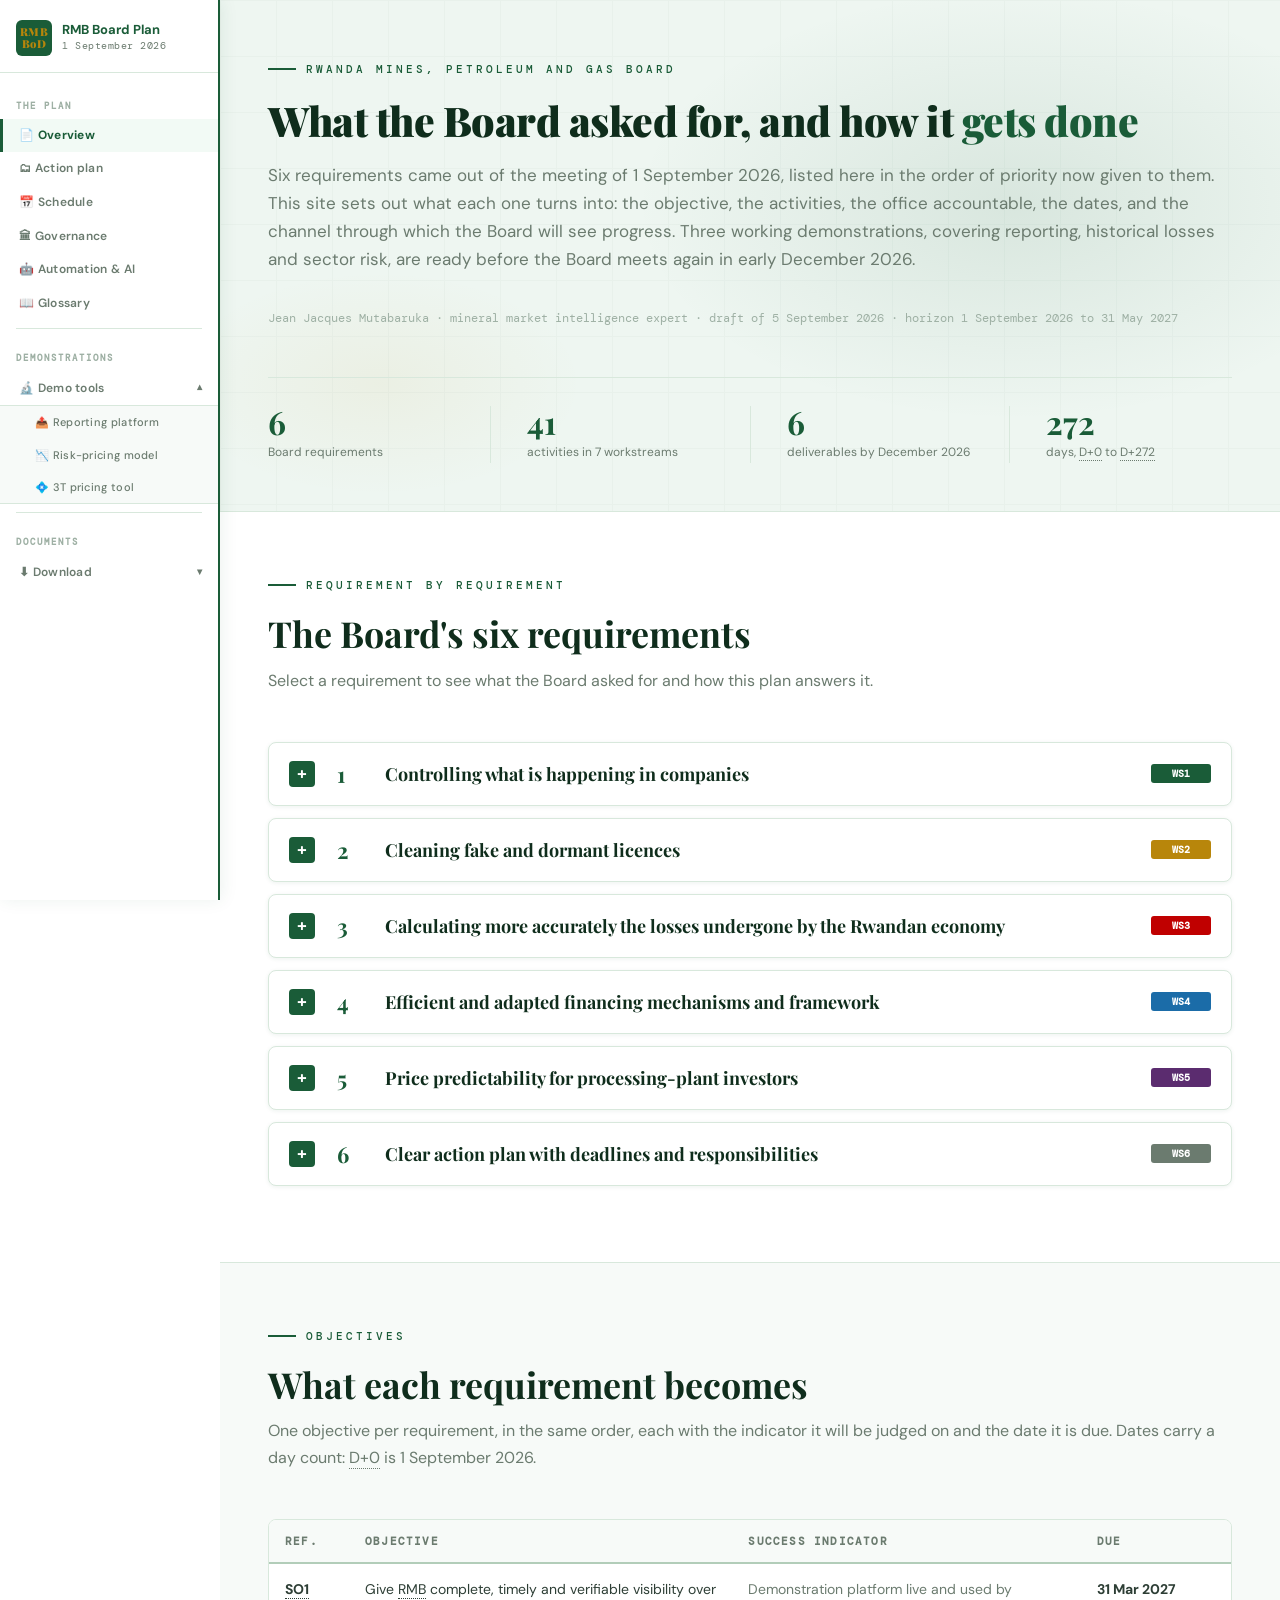
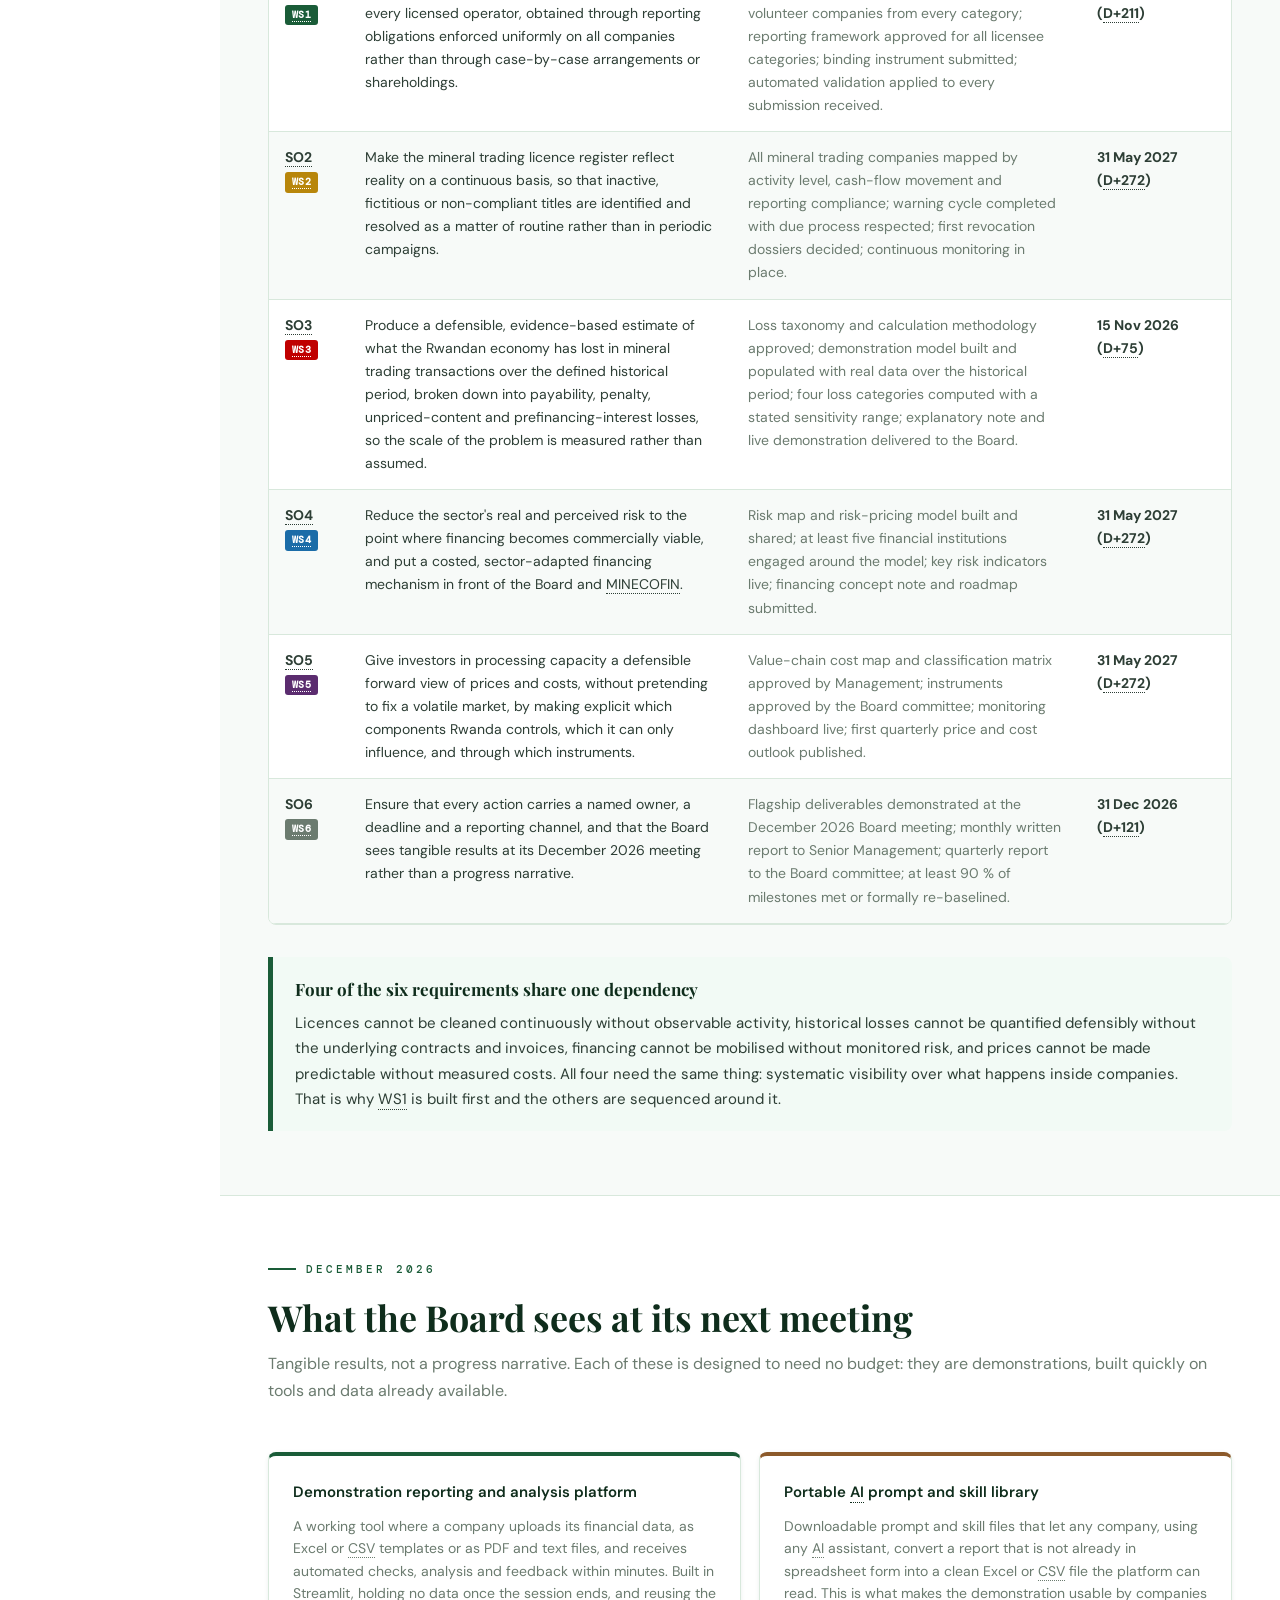
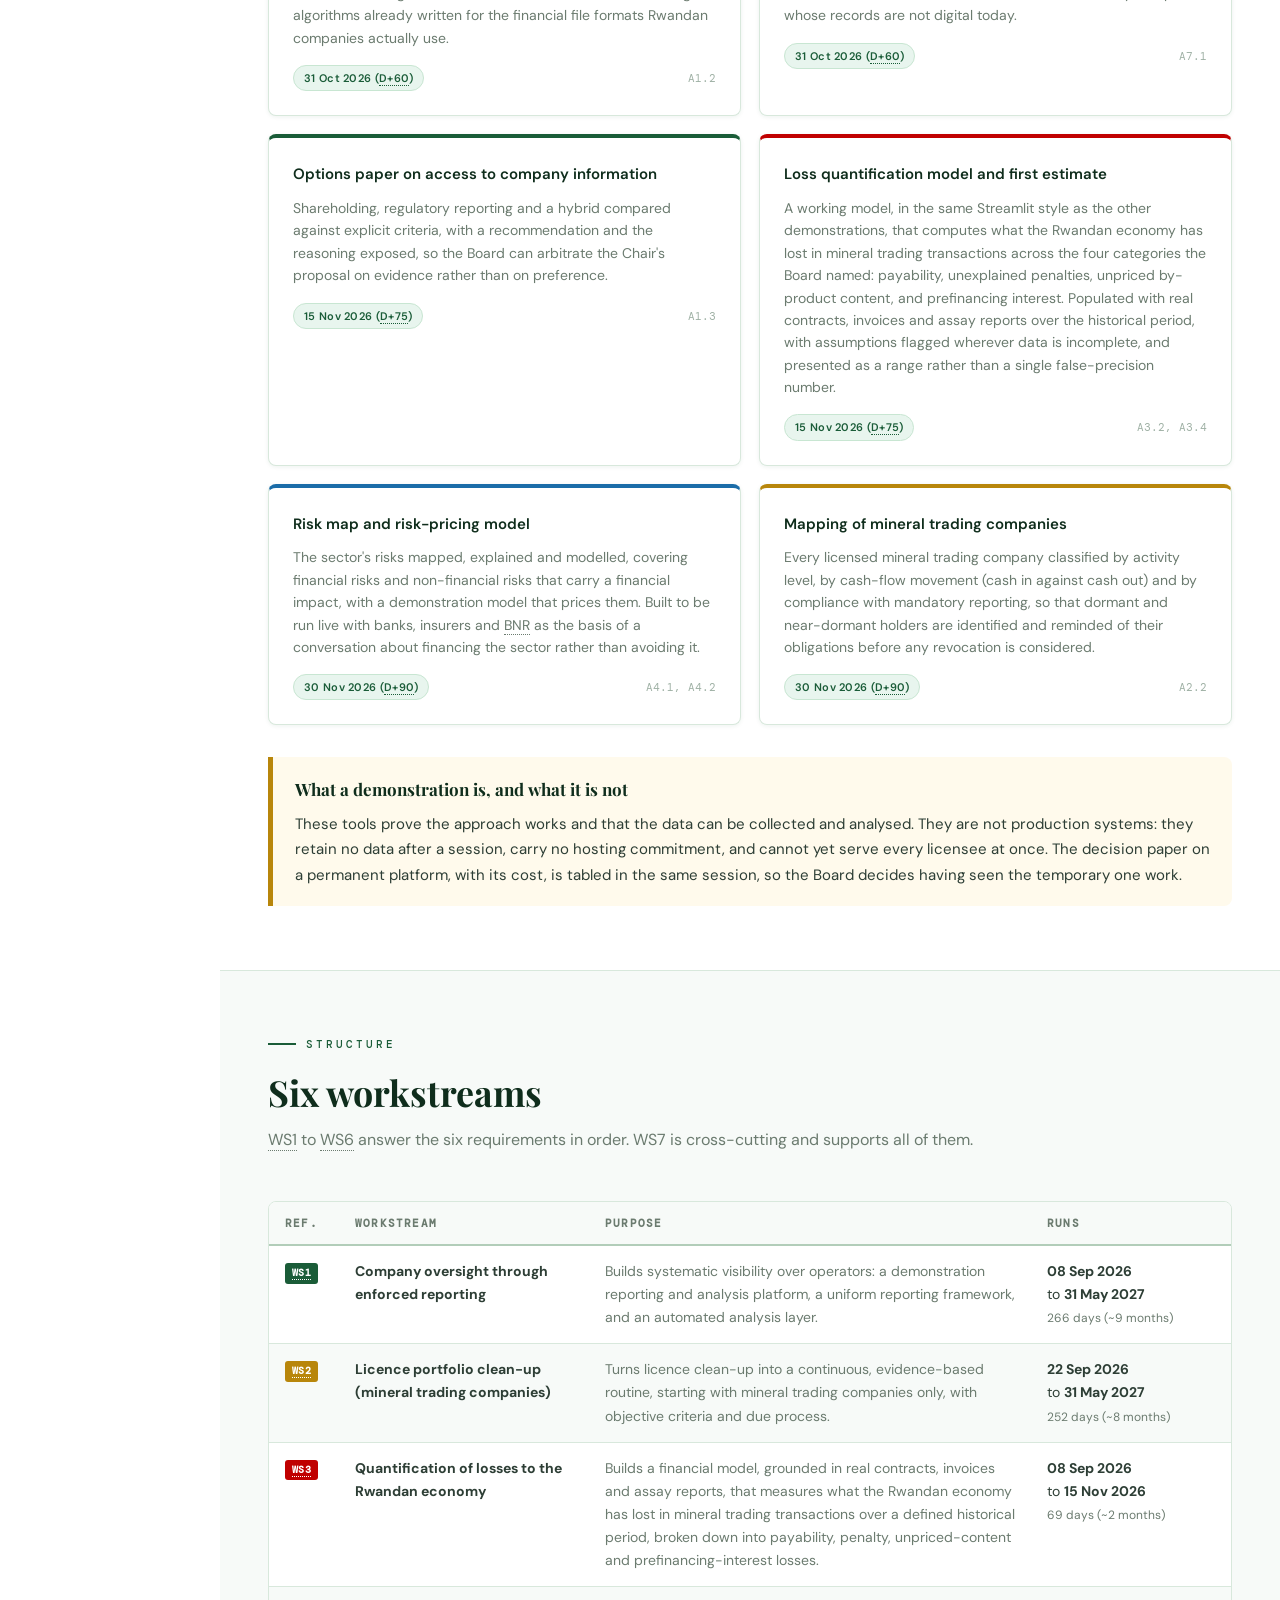
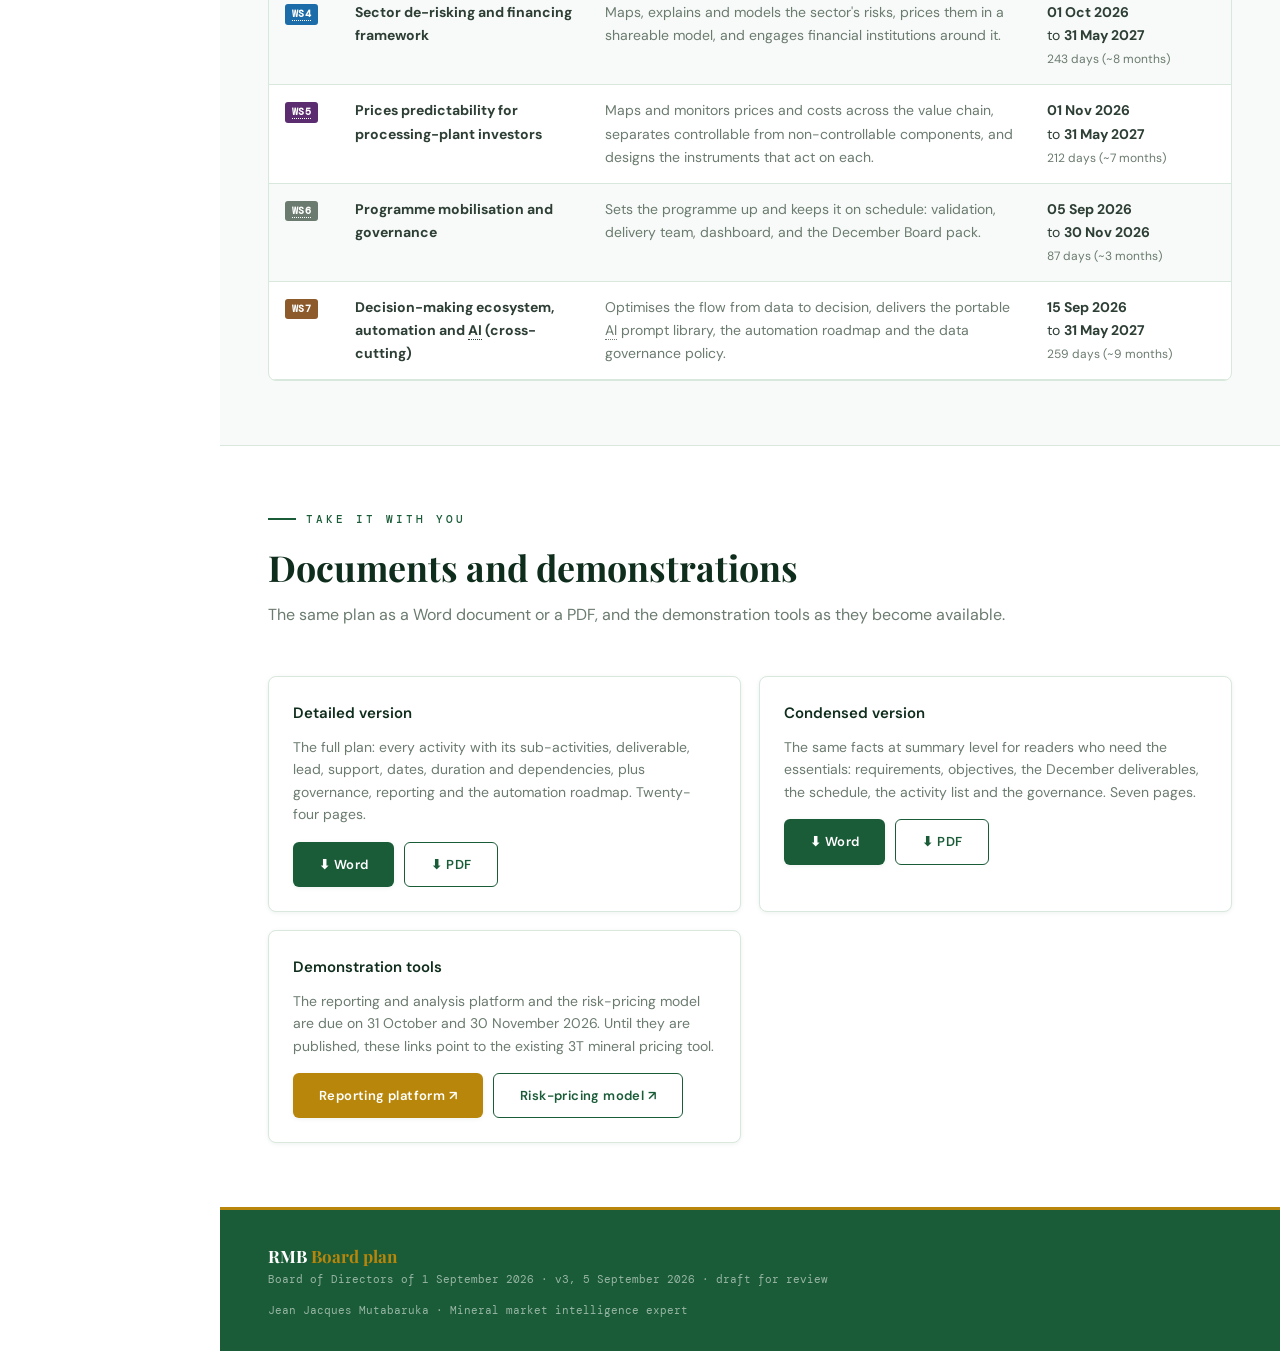
==== commit 496b2f10: "V4: 6th BoD request - losses quantification added V4: sixth Board requirement (loss quantification) " ====
--- a/index.html
+++ b/index.html
@@ -65,13 +65,13 @@
   <div class="hero-content">
     <div class="eyebrow fade-up au-1">Rwanda Mines, Petroleum and Gas Board</div>
     <h1 class="hero-title fade-up au-2" style="white-space:normal">What the Board asked for, and how it <span class="accent">gets done</span></h1>
-    <p class="hero-lead fade-up au-3">Five requirements came out of the meeting of 1 September 2026, listed here in the order of priority now given to them. This site sets out what each one turns into: the objective, the activities, the office accountable, the dates, and the channel through which the Board will see progress. Three working demonstrations are ready before the Board meets again in early December 2026.</p>
+    <p class="hero-lead fade-up au-3">Six requirements came out of the meeting of 1 September 2026, listed here in the order of priority now given to them. This site sets out what each one turns into: the objective, the activities, the office accountable, the dates, and the channel through which the Board will see progress. Three working demonstrations, covering reporting, historical losses and sector risk, are ready before the Board meets again in early December 2026.</p>
     <p class="hero-meta fade-up au-4">Jean Jacques Mutabaruka · mineral market intelligence expert · draft of 5 September 2026 · horizon 1 September 2026 to 31 May 2027</p>
     
 <div class="stats-bar fade-up au-5">
-  <div class="stat"><div class="stat-n">5</div><div class="stat-l">Board requirements</div></div>
-  <div class="stat"><div class="stat-n">36</div><div class="stat-l">activities in 6 workstreams</div></div>
-  <div class="stat"><div class="stat-n">5</div><div class="stat-l">deliverables by December 2026</div></div>
+  <div class="stat"><div class="stat-n">6</div><div class="stat-l">Board requirements</div></div>
+  <div class="stat"><div class="stat-n">41</div><div class="stat-l">activities in 7 workstreams</div></div>
+  <div class="stat"><div class="stat-n">6</div><div class="stat-l">deliverables by December 2026</div></div>
   <div class="stat"><div class="stat-n">272</div><div class="stat-l">days, D+0 to D+272</div></div>
 </div>
   </div>
@@ -79,7 +79,7 @@
 
 <div class="section">
   <div class="eyebrow">Requirement by requirement</div>
-  <h2 class="section-title">The Board's five requirements</h2>
+  <h2 class="section-title">The Board's six requirements</h2>
   <p class="section-lead">Select a requirement to see what the Board asked for and how this plan answers it.</p>
   
 <div class="xp" id="req-1">
@@ -114,42 +114,56 @@
   <button class="xp-btn" aria-expanded="false" onclick="xpToggle(this)">
     <span class="xp-plus">+</span>
     <span class="xp-num">3</span>
+    <span class="xp-title">Calculating more accurately the losses undergone by the Rwandan economy</span>
+    <span class="xp-tag" style="background:#C00000">WS3</span>
+  </button>
+  <div class="xp-body">
+    <div class="xp-lab">What the Board is asking for</div>
+    <p>Build a financial model and tool, based on real data and realistic assumptions where necessary, to evaluate and clearly explain what the Rwandan economy is losing, or has lost, over a given historical period because of unfavourable conditions in mineral trading transactions, broken down by category: lower payability (treatment charges stipulated in trading contracts), unfair or unexplained penalties, minerals not sold or priced (such as tantalum content in a cassiterite lot or niobium in a coltan concentrate left unpriced), and interest paid on prefinancing.</p>
+    <div class="xp-lab">How it gets done</div>
+    <p>WS3 builds a demonstration loss-quantification model covering the four categories the Board identified, populated with real contracts, invoices and assay reports over a historical period to be confirmed, with realistic, clearly flagged assumptions wherever a data gap requires one. A working model and a first defensible estimate, presented as a range rather than a false-precision figure, are ready by 15 November 2026 (D+75), ahead of the December Board meeting.</p>
+  </div>
+</div>
+<div class="xp" id="req-4">
+  <button class="xp-btn" aria-expanded="false" onclick="xpToggle(this)">
+    <span class="xp-plus">+</span>
+    <span class="xp-num">4</span>
     <span class="xp-title">Efficient and adapted financing mechanisms and framework</span>
-    <span class="xp-tag" style="background:#1B6CA8">WS3</span>
+    <span class="xp-tag" style="background:#1B6CA8">WS4</span>
   </button>
   <div class="xp-body">
     <div class="xp-lab">What the Board is asking for</div>
     <p>Find financing mechanisms tailored to the mining sector: a mining fund, and active engagement of the financial sector.</p>
     <div class="xp-lab">How it gets done</div>
-    <p>WS3 works on the principle that financing follows de-risking. Map, explain and model the sector's risks, both financial risks and non-financial risks with a financial impact, and build a demonstration model that prices them, by 30 November 2026. That model is what is put in front of banks, insurers and BNR to mobilise them around financing the sector rather than avoiding it.</p>
-  </div>
-</div>
-<div class="xp" id="req-4">
-  <button class="xp-btn" aria-expanded="false" onclick="xpToggle(this)">
-    <span class="xp-plus">+</span>
-    <span class="xp-num">4</span>
+    <p>WS4 works on the principle that financing follows de-risking. Map, explain and model the sector's risks, both financial risks and non-financial risks with a financial impact, and build a demonstration model that prices them, by 30 November 2026. That model is what is put in front of banks, insurers and BNR to mobilise them around financing the sector rather than avoiding it.</p>
+  </div>
+</div>
+<div class="xp" id="req-5">
+  <button class="xp-btn" aria-expanded="false" onclick="xpToggle(this)">
+    <span class="xp-plus">+</span>
+    <span class="xp-num">5</span>
     <span class="xp-title">Price predictability for processing-plant investors</span>
-    <span class="xp-tag" style="background:#5B2C6F">WS4</span>
+    <span class="xp-tag" style="background:#5B2C6F">WS5</span>
   </button>
   <div class="xp-body">
     <div class="xp-lab">What the Board is asking for</div>
     <p>How to reconcile a moving, volatile market with the price predictability that investors in processing plants require before committing capital.</p>
     <div class="xp-lab">How it gets done</div>
-    <p>WS4 maps and monitors prices and costs across the whole value chain, then separates what Rwanda can control directly (regulation, published deductions, contract minimum content) from what it can only influence indirectly (offtake contracts, index-linked formulas, hedging). A monitoring dashboard and the first quarterly outlook follow by 31 May 2027.</p>
-  </div>
-</div>
-<div class="xp" id="req-5">
-  <button class="xp-btn" aria-expanded="false" onclick="xpToggle(this)">
-    <span class="xp-plus">+</span>
-    <span class="xp-num">5</span>
+    <p>WS5 maps and monitors prices and costs across the whole value chain, then separates what Rwanda can control directly (regulation, published deductions, contract minimum content) from what it can only influence indirectly (offtake contracts, index-linked formulas, hedging). A monitoring dashboard and the first quarterly outlook follow by 31 May 2027.</p>
+  </div>
+</div>
+<div class="xp" id="req-6">
+  <button class="xp-btn" aria-expanded="false" onclick="xpToggle(this)">
+    <span class="xp-plus">+</span>
+    <span class="xp-num">6</span>
     <span class="xp-title">Clear action plan with deadlines and responsibilities</span>
-    <span class="xp-tag" style="background:#6B7B6F">WS5</span>
+    <span class="xp-tag" style="background:#6B7B6F">WS6</span>
   </button>
   <div class="xp-body">
     <div class="xp-lab">What the Board is asking for</div>
     <p>Set out clearly what has to be done and who is in charge.</p>
     <div class="xp-lab">How it gets done</div>
-    <p>This document. WS5 and WS6 give every activity a named owner, a deliverable, a start date and a due date; a dual reporting line to RMB Senior Management and to the informal Board finance committee chaired by Mr. Dorian Cyubahiro; a defined decision workflow with service levels; and a progress pack ready for the Board meeting of early December 2026.</p>
+    <p>This document. WS6 and WS7 give every activity a named owner, a deliverable, a start date and a due date; a dual reporting line to RMB Senior Management and to the informal Board finance committee chaired by Mr. Dorian Cyubahiro; a defined decision workflow with service levels; and a progress pack ready for the Board meeting of early December 2026.</p>
   </div>
 </div>
 </div>
@@ -168,19 +182,22 @@
 <td><strong>SO2</strong><br><span class="ws-chip" style="background:#B8860B">WS2</span></td>
 <td>Make the mineral trading licence register reflect reality on a continuous basis, so that inactive, fictitious or non-compliant titles are identified and resolved as a matter of routine rather than in periodic campaigns.</td><td style="color:var(--text-muted)">All mineral trading companies mapped by activity level, cash-flow movement and reporting compliance; warning cycle completed with due process respected; first revocation dossiers decided; continuous monitoring in place.</td>
 <td><strong>31 May 2027 (D+272)</strong></td></tr><tr>
-<td><strong>SO3</strong><br><span class="ws-chip" style="background:#1B6CA8">WS3</span></td>
+<td><strong>SO3</strong><br><span class="ws-chip" style="background:#C00000">WS3</span></td>
+<td>Produce a defensible, evidence-based estimate of what the Rwandan economy has lost in mineral trading transactions over the defined historical period, broken down into payability, penalty, unpriced-content and prefinancing-interest losses, so the scale of the problem is measured rather than assumed.</td><td style="color:var(--text-muted)">Loss taxonomy and calculation methodology approved; demonstration model built and populated with real data over the historical period; four loss categories computed with a stated sensitivity range; explanatory note and live demonstration delivered to the Board.</td>
+<td><strong>15 Nov 2026 (D+75)</strong></td></tr><tr>
+<td><strong>SO4</strong><br><span class="ws-chip" style="background:#1B6CA8">WS4</span></td>
 <td>Reduce the sector's real and perceived risk to the point where financing becomes commercially viable, and put a costed, sector-adapted financing mechanism in front of the Board and MINECOFIN.</td><td style="color:var(--text-muted)">Risk map and risk-pricing model built and shared; at least five financial institutions engaged around the model; key risk indicators live; financing concept note and roadmap submitted.</td>
 <td><strong>31 May 2027 (D+272)</strong></td></tr><tr>
-<td><strong>SO4</strong><br><span class="ws-chip" style="background:#5B2C6F">WS4</span></td>
+<td><strong>SO5</strong><br><span class="ws-chip" style="background:#5B2C6F">WS5</span></td>
 <td>Give investors in processing capacity a defensible forward view of prices and costs, without pretending to fix a volatile market, by making explicit which components Rwanda controls, which it can only influence, and through which instruments.</td><td style="color:var(--text-muted)">Value-chain cost map and classification matrix approved by Management; instruments approved by the Board committee; monitoring dashboard live; first quarterly price and cost outlook published.</td>
 <td><strong>31 May 2027 (D+272)</strong></td></tr><tr>
-<td><strong>SO5</strong><br><span class="ws-chip" style="background:#6B7B6F">WS5</span></td>
+<td><strong>SO6</strong><br><span class="ws-chip" style="background:#6B7B6F">WS6</span></td>
 <td>Ensure that every action carries a named owner, a deadline and a reporting channel, and that the Board sees tangible results at its December 2026 meeting rather than a progress narrative.</td><td style="color:var(--text-muted)">Flagship deliverables demonstrated at the December 2026 Board meeting; monthly written report to Senior Management; quarterly report to the Board committee; at least 90 % of milestones met or formally re-baselined.</td>
 <td><strong>31 Dec 2026 (D+121)</strong></td></tr></tbody>
 </table></div>
   <div class="callout" style="margin-top:32px">
-    <div class="callout-title">Three of the five requirements share one dependency</div>
-    <p>Licences cannot be cleaned continuously without observable activity, financing cannot be mobilised without monitored risk, and prices cannot be made predictable without measured costs. All three need the same thing: systematic visibility over what happens inside companies. That is why WS1 is built first and the others are sequenced around it.</p>
+    <div class="callout-title">Four of the six requirements share one dependency</div>
+    <p>Licences cannot be cleaned continuously without observable activity, historical losses cannot be quantified defensibly without the underlying contracts and invoices, financing cannot be mobilised without monitored risk, and prices cannot be made predictable without measured costs. All four need the same thing: systematic visibility over what happens inside companies. That is why WS1 is built first and the others are sequenced around it.</p>
   </div>
 </div>
 
@@ -197,17 +214,22 @@
 <div class="card dec-card" style="border-top:4px solid #8C5A2B">
   <div class="card-title">Portable AI prompt and skill library</div>
   <div class="card-body">Downloadable prompt and skill files that let any company, using any AI assistant, convert a report that is not already in spreadsheet form into a clean Excel or CSV file the platform can read. This is what makes the demonstration usable by companies whose records are not digital today.</div>
-  <div class="dec-foot"><span class="badge badge-green">31 Oct 2026 (D+60)</span><span class="dec-ref">A6.1</span></div>
+  <div class="dec-foot"><span class="badge badge-green">31 Oct 2026 (D+60)</span><span class="dec-ref">A7.1</span></div>
 </div>
 <div class="card dec-card" style="border-top:4px solid #1A5C38">
   <div class="card-title">Options paper on access to company information</div>
   <div class="card-body">Shareholding, regulatory reporting and a hybrid compared against explicit criteria, with a recommendation and the reasoning exposed, so the Board can arbitrate the Chair's proposal on evidence rather than on preference.</div>
   <div class="dec-foot"><span class="badge badge-green">15 Nov 2026 (D+75)</span><span class="dec-ref">A1.3</span></div>
 </div>
+<div class="card dec-card" style="border-top:4px solid #C00000">
+  <div class="card-title">Loss quantification model and first estimate</div>
+  <div class="card-body">A working model, in the same Streamlit style as the other demonstrations, that computes what the Rwandan economy has lost in mineral trading transactions across the four categories the Board named: payability, unexplained penalties, unpriced by-product content, and prefinancing interest. Populated with real contracts, invoices and assay reports over the historical period, with assumptions flagged wherever data is incomplete, and presented as a range rather than a single false-precision number.</div>
+  <div class="dec-foot"><span class="badge badge-green">15 Nov 2026 (D+75)</span><span class="dec-ref">A3.2, A3.4</span></div>
+</div>
 <div class="card dec-card" style="border-top:4px solid #1B6CA8">
   <div class="card-title">Risk map and risk-pricing model</div>
   <div class="card-body">The sector's risks mapped, explained and modelled, covering financial risks and non-financial risks that carry a financial impact, with a demonstration model that prices them. Built to be run live with banks, insurers and BNR as the basis of a conversation about financing the sector rather than avoiding it.</div>
-  <div class="dec-foot"><span class="badge badge-green">30 Nov 2026 (D+90)</span><span class="dec-ref">A3.1, A3.2</span></div>
+  <div class="dec-foot"><span class="badge badge-green">30 Nov 2026 (D+90)</span><span class="dec-ref">A4.1, A4.2</span></div>
 </div>
 <div class="card dec-card" style="border-top:4px solid #B8860B">
   <div class="card-title">Mapping of mineral trading companies</div>
@@ -223,7 +245,7 @@
 <div class="section section-alt">
   <div class="eyebrow">Structure</div>
   <h2 class="section-title">Six workstreams</h2>
-  <p class="section-lead">WS1 to WS5 answer the five requirements in order. WS6 is cross-cutting and supports all of them.</p>
+  <p class="section-lead">WS1 to WS6 answer the six requirements in order. WS7 is cross-cutting and supports all of them.</p>
   
 <div class="table-scroll"><table class="data-table">
 <thead><tr><th style="width:70px">Ref.</th><th style="width:250px">Workstream</th><th>Purpose</th><th style="width:200px">Runs</th></tr></thead>
@@ -238,22 +260,27 @@
 <td style="color:var(--text-muted)">Turns licence clean-up into a continuous, evidence-based routine, starting with mineral trading companies only, with objective criteria and due process.</td>
 <td><strong>22 Sep 2026</strong><br>to <strong>31 May 2027</strong><br>
 <span style="color:var(--text-muted);font-size:12px">252 days (~8 months)</span></td></tr><tr>
-<td><span class="ws-chip" style="background:#1B6CA8">WS3</span></td>
+<td><span class="ws-chip" style="background:#C00000">WS3</span></td>
+<td><strong>Quantification of losses to the Rwandan economy</strong></td>
+<td style="color:var(--text-muted)">Builds a financial model, grounded in real contracts, invoices and assay reports, that measures what the Rwandan economy has lost in mineral trading transactions over a defined historical period, broken down into payability, penalty, unpriced-content and prefinancing-interest losses.</td>
+<td><strong>08 Sep 2026</strong><br>to <strong>15 Nov 2026</strong><br>
+<span style="color:var(--text-muted);font-size:12px">69 days (~2 months)</span></td></tr><tr>
+<td><span class="ws-chip" style="background:#1B6CA8">WS4</span></td>
 <td><strong>Sector de-risking and financing framework</strong></td>
 <td style="color:var(--text-muted)">Maps, explains and models the sector's risks, prices them in a shareable model, and engages financial institutions around it.</td>
 <td><strong>01 Oct 2026</strong><br>to <strong>31 May 2027</strong><br>
 <span style="color:var(--text-muted);font-size:12px">243 days (~8 months)</span></td></tr><tr>
-<td><span class="ws-chip" style="background:#5B2C6F">WS4</span></td>
+<td><span class="ws-chip" style="background:#5B2C6F">WS5</span></td>
 <td><strong>Prices predictability for processing-plant investors</strong></td>
 <td style="color:var(--text-muted)">Maps and monitors prices and costs across the value chain, separates controllable from non-controllable components, and designs the instruments that act on each.</td>
 <td><strong>01 Nov 2026</strong><br>to <strong>31 May 2027</strong><br>
 <span style="color:var(--text-muted);font-size:12px">212 days (~7 months)</span></td></tr><tr>
-<td><span class="ws-chip" style="background:#6B7B6F">WS5</span></td>
+<td><span class="ws-chip" style="background:#6B7B6F">WS6</span></td>
 <td><strong>Programme mobilisation and governance</strong></td>
 <td style="color:var(--text-muted)">Sets the programme up and keeps it on schedule: validation, delivery team, dashboard, and the December Board pack.</td>
 <td><strong>05 Sep 2026</strong><br>to <strong>30 Nov 2026</strong><br>
 <span style="color:var(--text-muted);font-size:12px">87 days (~3 months)</span></td></tr><tr>
-<td><span class="ws-chip" style="background:#8C5A2B">WS6</span></td>
+<td><span class="ws-chip" style="background:#8C5A2B">WS7</span></td>
 <td><strong>Decision-making ecosystem, automation and AI (cross-cutting)</strong></td>
 <td style="color:var(--text-muted)">Optimises the flow from data to decision, delivers the portable AI prompt library, the automation roadmap and the data governance policy.</td>
 <td><strong>15 Sep 2026</strong><br>to <strong>31 May 2027</strong><br>
@@ -268,7 +295,7 @@
   <div class="dl-grid">
     <div class="card">
       <div class="card-title">Detailed version</div>
-      <div class="card-body">The full plan: every activity with its sub-activities, deliverable, lead, support, dates, duration and dependencies, plus governance, reporting and the automation roadmap. Twenty-one pages.</div>
+      <div class="card-body">The full plan: every activity with its sub-activities, deliverable, lead, support, dates, duration and dependencies, plus governance, reporting and the automation roadmap. Twenty-four pages.</div>
       <div style="margin-top:16px;display:flex;gap:10px;flex-wrap:wrap">
         <a class="btn btn-green" href="docs/RMB__BoD-2026-09-01_Action-plan_detailed.docx">⬇ Word</a>
         <a class="btn btn-outline" href="docs/RMB__BoD-2026-09-01_Action-plan_detailed.pdf">⬇ PDF</a>
@@ -276,7 +303,7 @@
     </div>
     <div class="card">
       <div class="card-title">Condensed version</div>
-      <div class="card-body">The same facts at summary level for readers who need the essentials: requirements, objectives, the December deliverables, the schedule, the activity list and the governance. Six pages.</div>
+      <div class="card-body">The same facts at summary level for readers who need the essentials: requirements, objectives, the December deliverables, the schedule, the activity list and the governance. Seven pages.</div>
       <div style="margin-top:16px;display:flex;gap:10px;flex-wrap:wrap">
         <a class="btn btn-green" href="docs/RMB__BoD-2026-09-01_Action-plan_condensed.docx">⬇ Word</a>
         <a class="btn btn-outline" href="docs/RMB__BoD-2026-09-01_Action-plan_condensed.pdf">⬇ PDF</a>
--- a/plan.css
+++ b/plan.css
@@ -69,12 +69,14 @@
 .xbtn.open { background: var(--red); }
 .detail-row { display: none; }
 .detail-row.open { display: table-row; }
-.detail-inner { background: var(--g-xpale); border-left: 4px solid var(--g-deep); padding: 16px 20px; }
-.detail-lab { font-family: var(--font-m); font-size: 10px; letter-spacing: 1.6px; text-transform: uppercase; color: var(--g-deep); margin-bottom: 6px; }
-.detail-inner p { font-size: 14px; line-height: 1.7; color: var(--text-body); max-width: 95ch; }
-.detail-kv { display: grid; grid-template-columns: repeat(auto-fit, minmax(190px,1fr)); gap: 12px; margin-top: 16px; }
-.detail-kv span { display: block; font-family: var(--font-m); font-size: 10px; letter-spacing: 1px; text-transform: uppercase; color: var(--text-muted); }
-.detail-kv b { font-size: 13px; font-weight: 600; color: var(--text-head); }
+.detail-inner { background: var(--blue-lt); border-left: 4px solid rgb(0,0,255); padding: 16px 20px; }
+.detail-lab { font-family: var(--font-m); font-size: 10px; letter-spacing: 1.6px; text-transform: uppercase; color: rgb(0,0,255); margin-bottom: 6px; font-weight: 600; }
+.detail-inner p { font-size: 14.5px; line-height: 1.7; color: #10275C; max-width: none; }
+.detail-kv { display: grid; grid-template-columns: repeat(auto-fit, minmax(230px,1fr)); gap: 14px 20px; margin-top: 18px; }
+.detail-kv > div > span { display: block; font-family: var(--font-m); font-size: 10px; letter-spacing: 1px; text-transform: uppercase; color: #4A6FA5; }
+.detail-kv b { font-size: 13px; font-weight: 600; color: #10275C; }
+/* a day count never breaks across lines */
+.gl { white-space: nowrap; }
 
 /* ── gantt ── */
 .gantt-table { width: 100%; min-width: 1080px; border-collapse: collapse; font-size: 12px; }
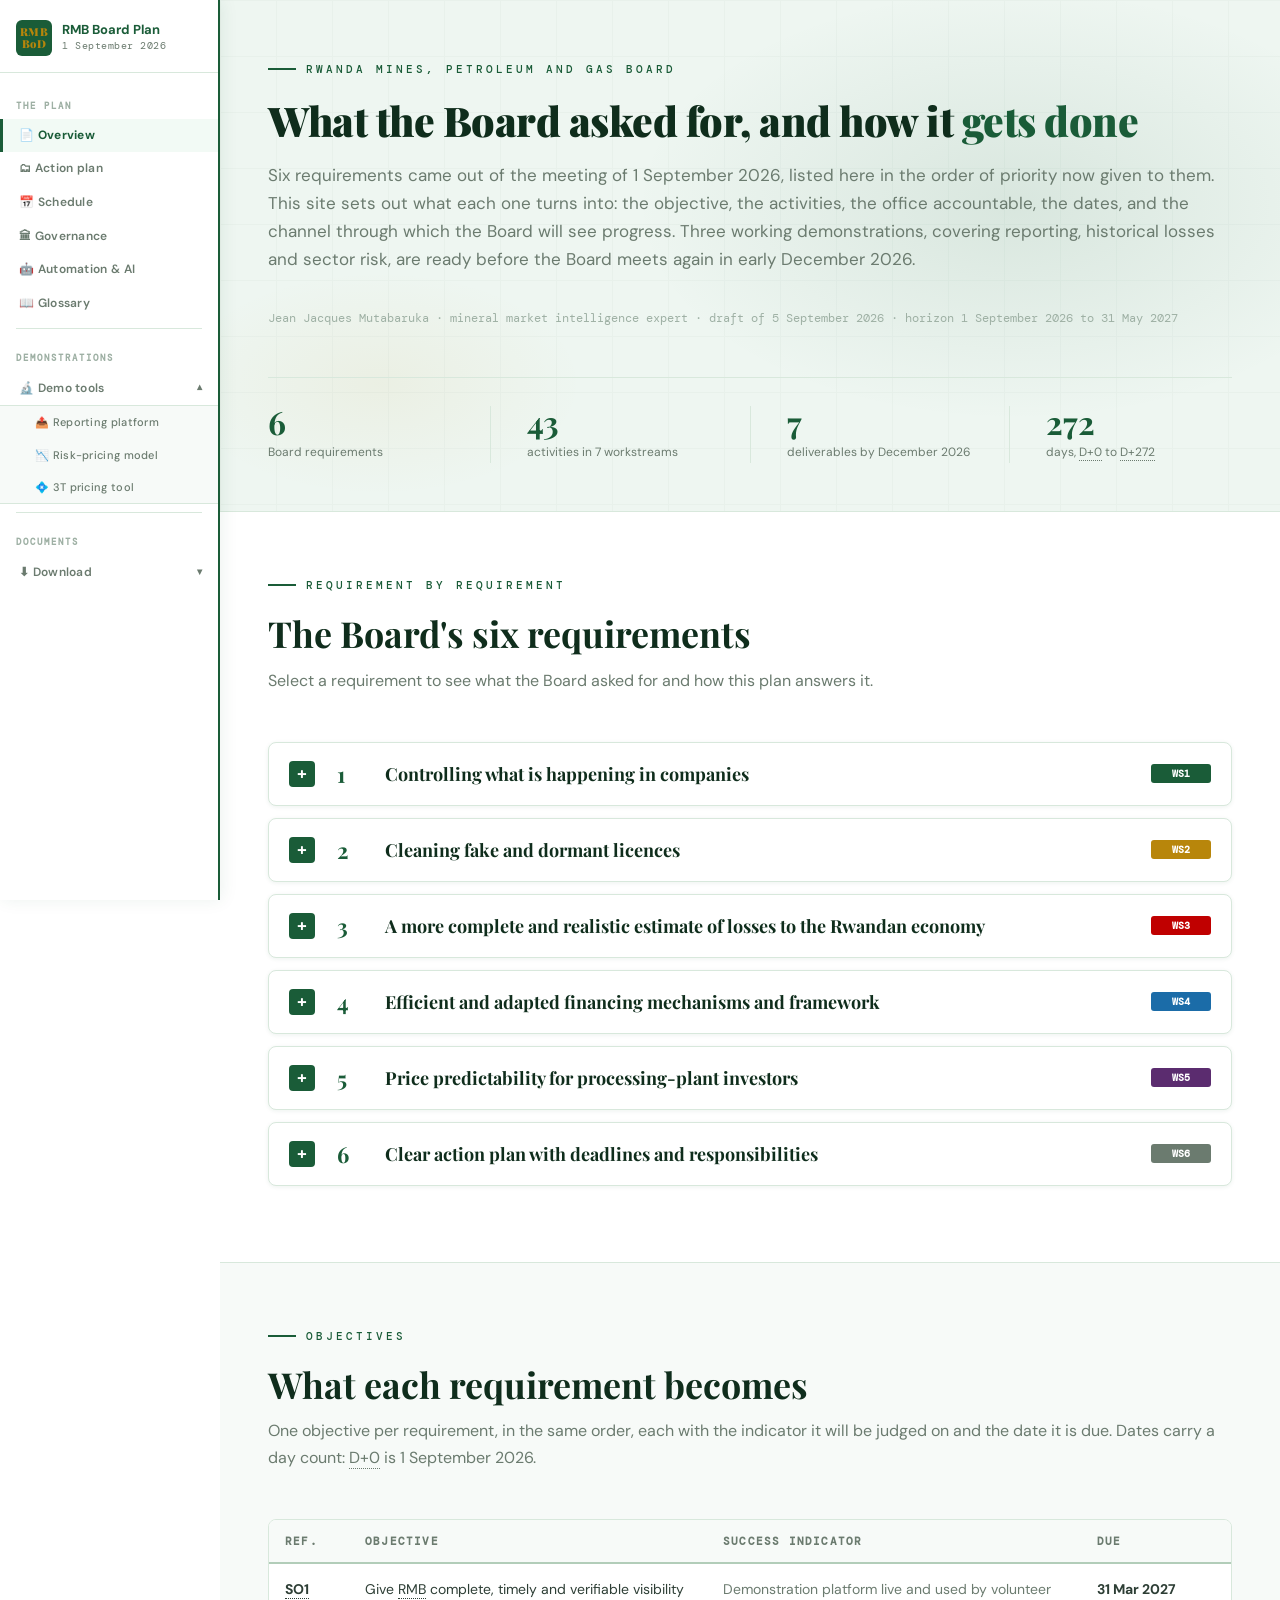
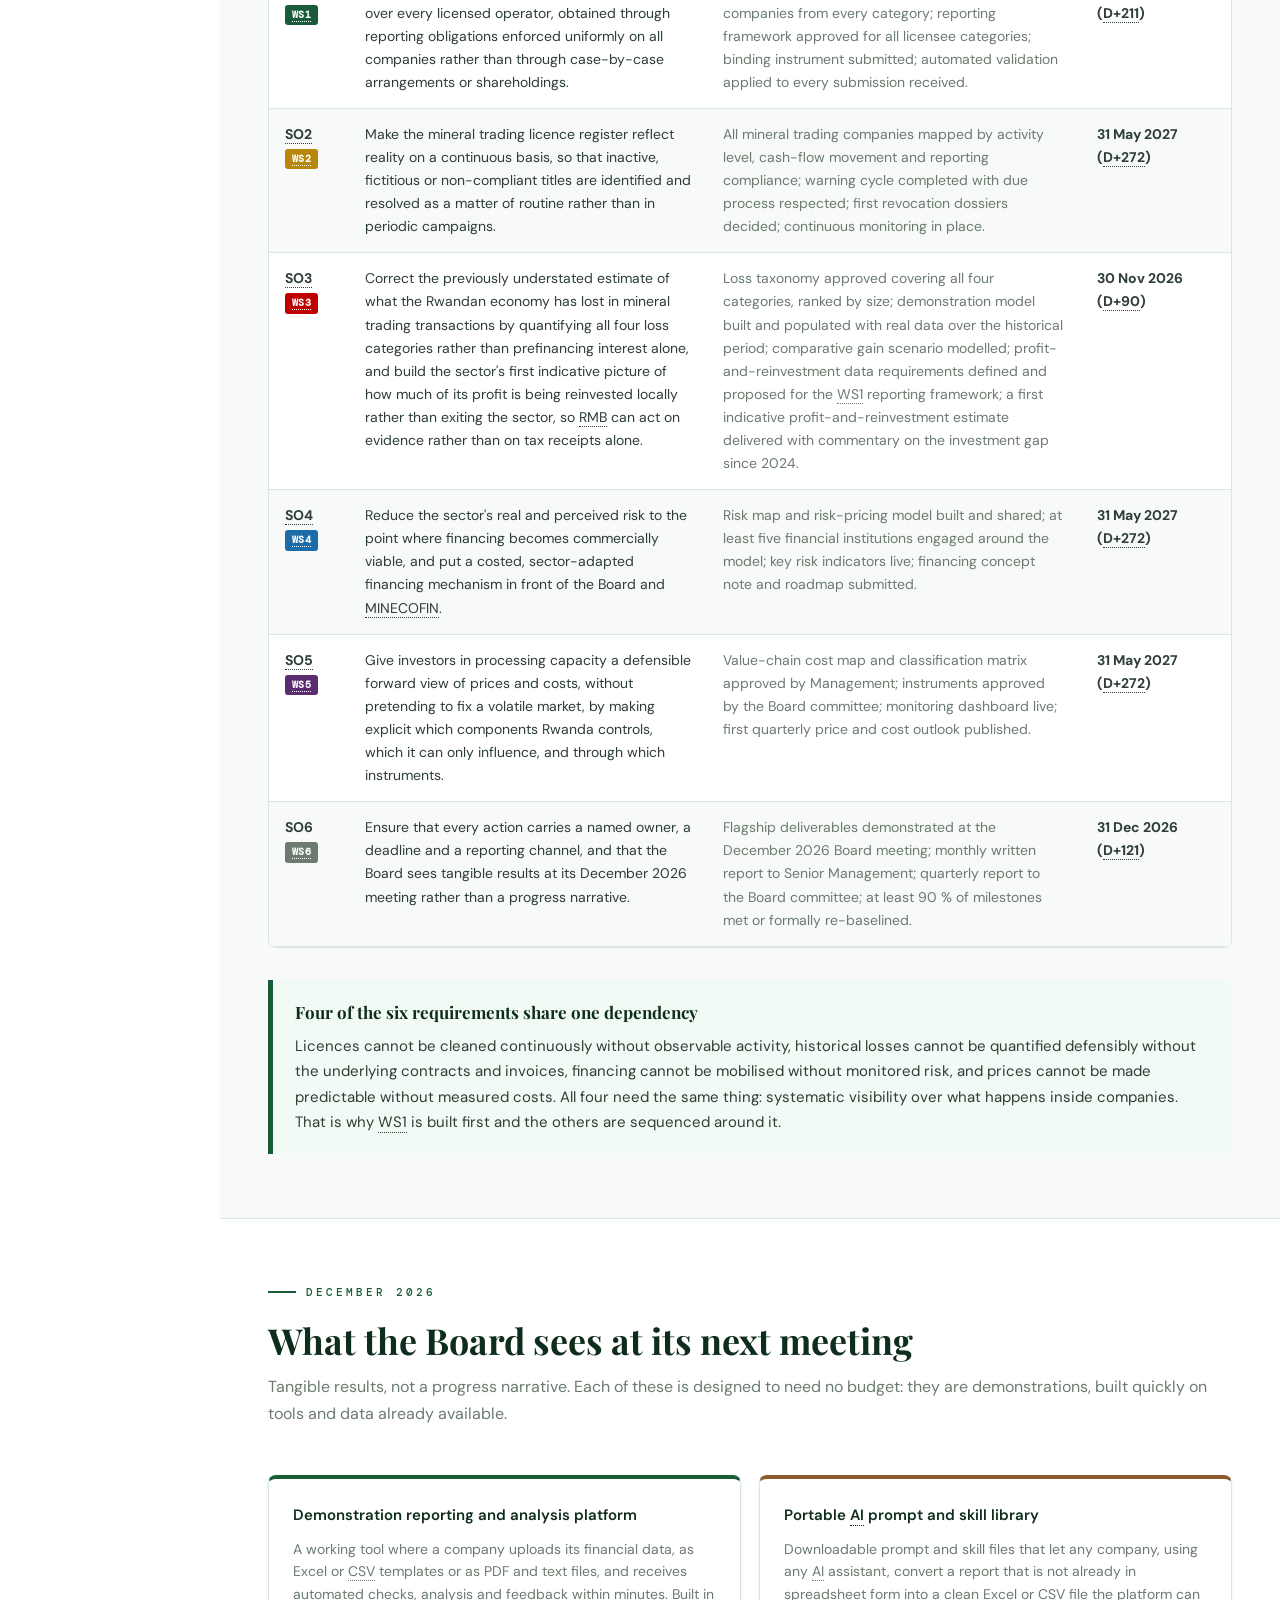
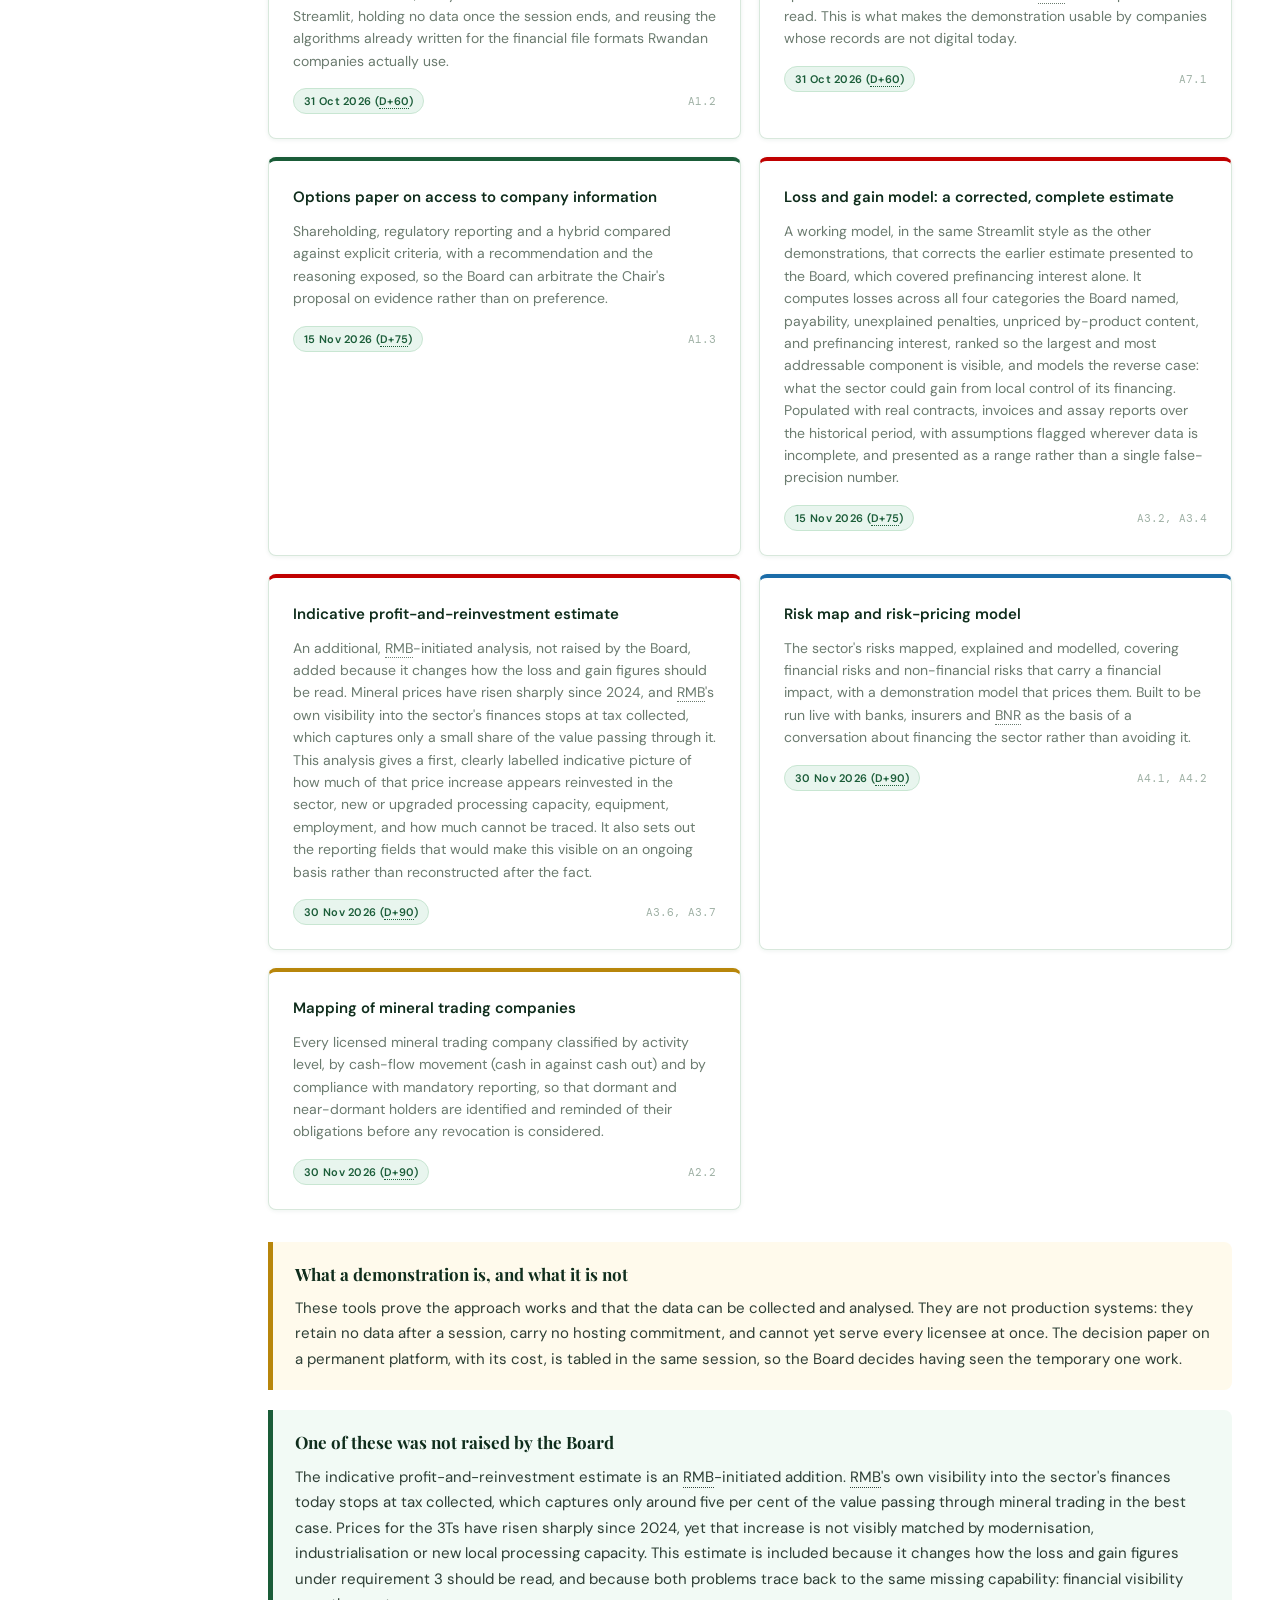
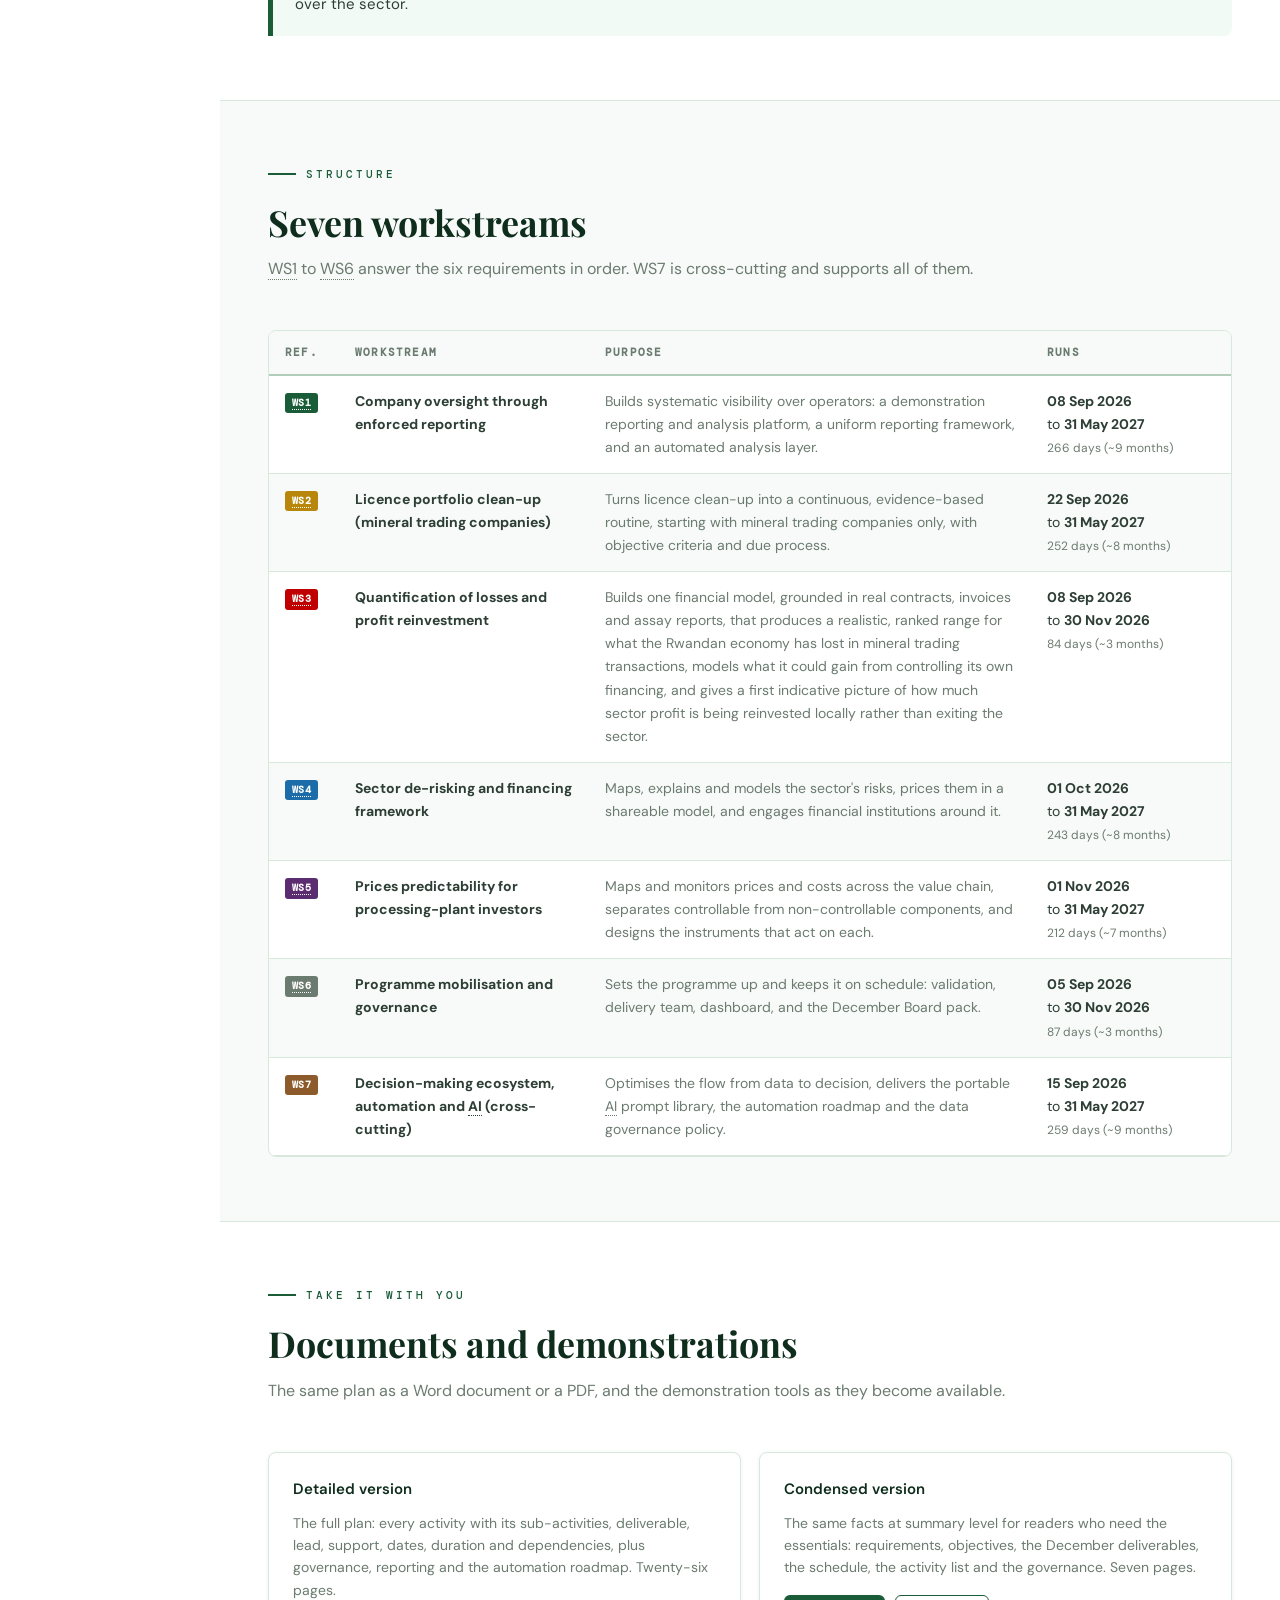
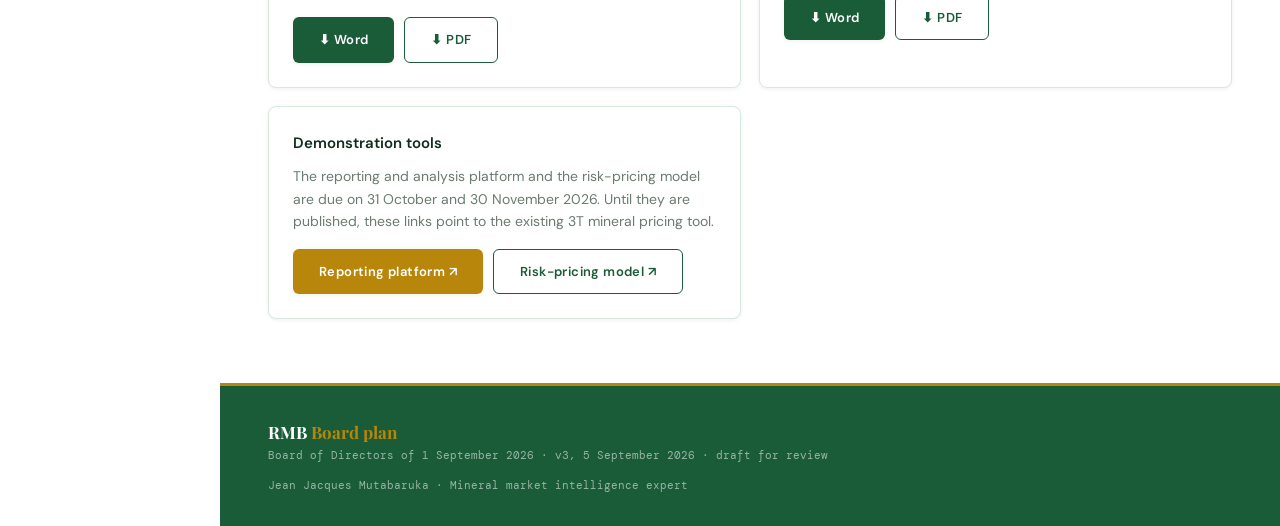
==== commit b31e5141: "V5: correct request 3 - add profit reinvestment V5: correct requirement 3, add profit-reinvestment t" ====
--- a/index.html
+++ b/index.html
@@ -70,8 +70,8 @@
     
 <div class="stats-bar fade-up au-5">
   <div class="stat"><div class="stat-n">6</div><div class="stat-l">Board requirements</div></div>
-  <div class="stat"><div class="stat-n">41</div><div class="stat-l">activities in 7 workstreams</div></div>
-  <div class="stat"><div class="stat-n">6</div><div class="stat-l">deliverables by December 2026</div></div>
+  <div class="stat"><div class="stat-n">43</div><div class="stat-l">activities in 7 workstreams</div></div>
+  <div class="stat"><div class="stat-n">7</div><div class="stat-l">deliverables by December 2026</div></div>
   <div class="stat"><div class="stat-n">272</div><div class="stat-l">days, D+0 to D+272</div></div>
 </div>
   </div>
@@ -114,14 +114,14 @@
   <button class="xp-btn" aria-expanded="false" onclick="xpToggle(this)">
     <span class="xp-plus">+</span>
     <span class="xp-num">3</span>
-    <span class="xp-title">Calculating more accurately the losses undergone by the Rwandan economy</span>
+    <span class="xp-title">A more complete and realistic estimate of losses to the Rwandan economy</span>
     <span class="xp-tag" style="background:#C00000">WS3</span>
   </button>
   <div class="xp-body">
     <div class="xp-lab">What the Board is asking for</div>
-    <p>Build a financial model and tool, based on real data and realistic assumptions where necessary, to evaluate and clearly explain what the Rwandan economy is losing, or has lost, over a given historical period because of unfavourable conditions in mineral trading transactions, broken down by category: lower payability (treatment charges stipulated in trading contracts), unfair or unexplained penalties, minerals not sold or priced (such as tantalum content in a cassiterite lot or niobium in a coltan concentrate left unpriced), and interest paid on prefinancing.</p>
-    <div class="xp-lab">How it gets done</div>
-    <p>WS3 builds a demonstration loss-quantification model covering the four categories the Board identified, populated with real contracts, invoices and assay reports over a historical period to be confirmed, with realistic, clearly flagged assumptions wherever a data gap requires one. A working model and a first defensible estimate, presented as a range rather than a false-precision figure, are ready by 15 November 2026 (D+75), ahead of the December Board meeting.</p>
+    <p>The Board noted that the loss figures presented to it were understated: the estimate in circulation was based only on losses from prefinancing interest, and did not capture losses from payability terms (treatment charges stipulated in trading contracts), unfair or unexplained penalties, or minerals left unpriced, such as tantalum content in a cassiterite lot or niobium in a coltan concentrate.</p>
+    <div class="xp-lab">How it gets done</div>
+    <p>WS3 corrects this by quantifying all four loss categories, not prefinancing interest alone, and ranking them so the largest and most addressable component is visible rather than buried in a single combined figure. It also models the reverse question the Board raised: what the sector could gain by taking control of its own financing, rather than only measuring what has been lost. A working model and a first defensible range, ready by 15 November 2026 (D+75), ahead of the December Board meeting.</p>
   </div>
 </div>
 <div class="xp" id="req-4">
@@ -183,8 +183,8 @@
 <td>Make the mineral trading licence register reflect reality on a continuous basis, so that inactive, fictitious or non-compliant titles are identified and resolved as a matter of routine rather than in periodic campaigns.</td><td style="color:var(--text-muted)">All mineral trading companies mapped by activity level, cash-flow movement and reporting compliance; warning cycle completed with due process respected; first revocation dossiers decided; continuous monitoring in place.</td>
 <td><strong>31 May 2027 (D+272)</strong></td></tr><tr>
 <td><strong>SO3</strong><br><span class="ws-chip" style="background:#C00000">WS3</span></td>
-<td>Produce a defensible, evidence-based estimate of what the Rwandan economy has lost in mineral trading transactions over the defined historical period, broken down into payability, penalty, unpriced-content and prefinancing-interest losses, so the scale of the problem is measured rather than assumed.</td><td style="color:var(--text-muted)">Loss taxonomy and calculation methodology approved; demonstration model built and populated with real data over the historical period; four loss categories computed with a stated sensitivity range; explanatory note and live demonstration delivered to the Board.</td>
-<td><strong>15 Nov 2026 (D+75)</strong></td></tr><tr>
+<td>Correct the previously understated estimate of what the Rwandan economy has lost in mineral trading transactions by quantifying all four loss categories rather than prefinancing interest alone, and build the sector's first indicative picture of how much of its profit is being reinvested locally rather than exiting the sector, so RMB can act on evidence rather than on tax receipts alone.</td><td style="color:var(--text-muted)">Loss taxonomy approved covering all four categories, ranked by size; demonstration model built and populated with real data over the historical period; comparative gain scenario modelled; profit-and-reinvestment data requirements defined and proposed for the WS1 reporting framework; a first indicative profit-and-reinvestment estimate delivered with commentary on the investment gap since 2024.</td>
+<td><strong>30 Nov 2026 (D+90)</strong></td></tr><tr>
 <td><strong>SO4</strong><br><span class="ws-chip" style="background:#1B6CA8">WS4</span></td>
 <td>Reduce the sector's real and perceived risk to the point where financing becomes commercially viable, and put a costed, sector-adapted financing mechanism in front of the Board and MINECOFIN.</td><td style="color:var(--text-muted)">Risk map and risk-pricing model built and shared; at least five financial institutions engaged around the model; key risk indicators live; financing concept note and roadmap submitted.</td>
 <td><strong>31 May 2027 (D+272)</strong></td></tr><tr>
@@ -222,9 +222,14 @@
   <div class="dec-foot"><span class="badge badge-green">15 Nov 2026 (D+75)</span><span class="dec-ref">A1.3</span></div>
 </div>
 <div class="card dec-card" style="border-top:4px solid #C00000">
-  <div class="card-title">Loss quantification model and first estimate</div>
-  <div class="card-body">A working model, in the same Streamlit style as the other demonstrations, that computes what the Rwandan economy has lost in mineral trading transactions across the four categories the Board named: payability, unexplained penalties, unpriced by-product content, and prefinancing interest. Populated with real contracts, invoices and assay reports over the historical period, with assumptions flagged wherever data is incomplete, and presented as a range rather than a single false-precision number.</div>
+  <div class="card-title">Loss and gain model: a corrected, complete estimate</div>
+  <div class="card-body">A working model, in the same Streamlit style as the other demonstrations, that corrects the earlier estimate presented to the Board, which covered prefinancing interest alone. It computes losses across all four categories the Board named, payability, unexplained penalties, unpriced by-product content, and prefinancing interest, ranked so the largest and most addressable component is visible, and models the reverse case: what the sector could gain from local control of its financing. Populated with real contracts, invoices and assay reports over the historical period, with assumptions flagged wherever data is incomplete, and presented as a range rather than a single false-precision number.</div>
   <div class="dec-foot"><span class="badge badge-green">15 Nov 2026 (D+75)</span><span class="dec-ref">A3.2, A3.4</span></div>
+</div>
+<div class="card dec-card" style="border-top:4px solid #C00000">
+  <div class="card-title">Indicative profit-and-reinvestment estimate</div>
+  <div class="card-body">An additional, RMB-initiated analysis, not raised by the Board, added because it changes how the loss and gain figures should be read. Mineral prices have risen sharply since 2024, and RMB's own visibility into the sector's finances stops at tax collected, which captures only a small share of the value passing through it. This analysis gives a first, clearly labelled indicative picture of how much of that price increase appears reinvested in the sector, new or upgraded processing capacity, equipment, employment, and how much cannot be traced. It also sets out the reporting fields that would make this visible on an ongoing basis rather than reconstructed after the fact.</div>
+  <div class="dec-foot"><span class="badge badge-green">30 Nov 2026 (D+90)</span><span class="dec-ref">A3.6, A3.7</span></div>
 </div>
 <div class="card dec-card" style="border-top:4px solid #1B6CA8">
   <div class="card-title">Risk map and risk-pricing model</div>
@@ -240,11 +245,15 @@
     <div class="callout-title">What a demonstration is, and what it is not</div>
     <p>These tools prove the approach works and that the data can be collected and analysed. They are not production systems: they retain no data after a session, carry no hosting commitment, and cannot yet serve every licensee at once. The decision paper on a permanent platform, with its cost, is tabled in the same session, so the Board decides having seen the temporary one work.</p>
   </div>
+  <div class="callout" style="margin-top:20px">
+    <div class="callout-title">One of these was not raised by the Board</div>
+    <p>The indicative profit-and-reinvestment estimate is an RMB-initiated addition. RMB's own visibility into the sector's finances today stops at tax collected, which captures only around five per cent of the value passing through mineral trading in the best case. Prices for the 3Ts have risen sharply since 2024, yet that increase is not visibly matched by modernisation, industrialisation or new local processing capacity. This estimate is included because it changes how the loss and gain figures under requirement 3 should be read, and because both problems trace back to the same missing capability: financial visibility over the sector.</p>
+  </div>
 </div>
 
 <div class="section section-alt">
   <div class="eyebrow">Structure</div>
-  <h2 class="section-title">Six workstreams</h2>
+  <h2 class="section-title">Seven workstreams</h2>
   <p class="section-lead">WS1 to WS6 answer the six requirements in order. WS7 is cross-cutting and supports all of them.</p>
   
 <div class="table-scroll"><table class="data-table">
@@ -261,10 +270,10 @@
 <td><strong>22 Sep 2026</strong><br>to <strong>31 May 2027</strong><br>
 <span style="color:var(--text-muted);font-size:12px">252 days (~8 months)</span></td></tr><tr>
 <td><span class="ws-chip" style="background:#C00000">WS3</span></td>
-<td><strong>Quantification of losses to the Rwandan economy</strong></td>
-<td style="color:var(--text-muted)">Builds a financial model, grounded in real contracts, invoices and assay reports, that measures what the Rwandan economy has lost in mineral trading transactions over a defined historical period, broken down into payability, penalty, unpriced-content and prefinancing-interest losses.</td>
-<td><strong>08 Sep 2026</strong><br>to <strong>15 Nov 2026</strong><br>
-<span style="color:var(--text-muted);font-size:12px">69 days (~2 months)</span></td></tr><tr>
+<td><strong>Quantification of losses and profit reinvestment</strong></td>
+<td style="color:var(--text-muted)">Builds one financial model, grounded in real contracts, invoices and assay reports, that produces a realistic, ranked range for what the Rwandan economy has lost in mineral trading transactions, models what it could gain from controlling its own financing, and gives a first indicative picture of how much sector profit is being reinvested locally rather than exiting the sector.</td>
+<td><strong>08 Sep 2026</strong><br>to <strong>30 Nov 2026</strong><br>
+<span style="color:var(--text-muted);font-size:12px">84 days (~3 months)</span></td></tr><tr>
 <td><span class="ws-chip" style="background:#1B6CA8">WS4</span></td>
 <td><strong>Sector de-risking and financing framework</strong></td>
 <td style="color:var(--text-muted)">Maps, explains and models the sector's risks, prices them in a shareable model, and engages financial institutions around it.</td>
@@ -295,7 +304,7 @@
   <div class="dl-grid">
     <div class="card">
       <div class="card-title">Detailed version</div>
-      <div class="card-body">The full plan: every activity with its sub-activities, deliverable, lead, support, dates, duration and dependencies, plus governance, reporting and the automation roadmap. Twenty-four pages.</div>
+      <div class="card-body">The full plan: every activity with its sub-activities, deliverable, lead, support, dates, duration and dependencies, plus governance, reporting and the automation roadmap. Twenty-six pages.</div>
       <div style="margin-top:16px;display:flex;gap:10px;flex-wrap:wrap">
         <a class="btn btn-green" href="docs/RMB__BoD-2026-09-01_Action-plan_detailed.docx">⬇ Word</a>
         <a class="btn btn-outline" href="docs/RMB__BoD-2026-09-01_Action-plan_detailed.pdf">⬇ PDF</a>
